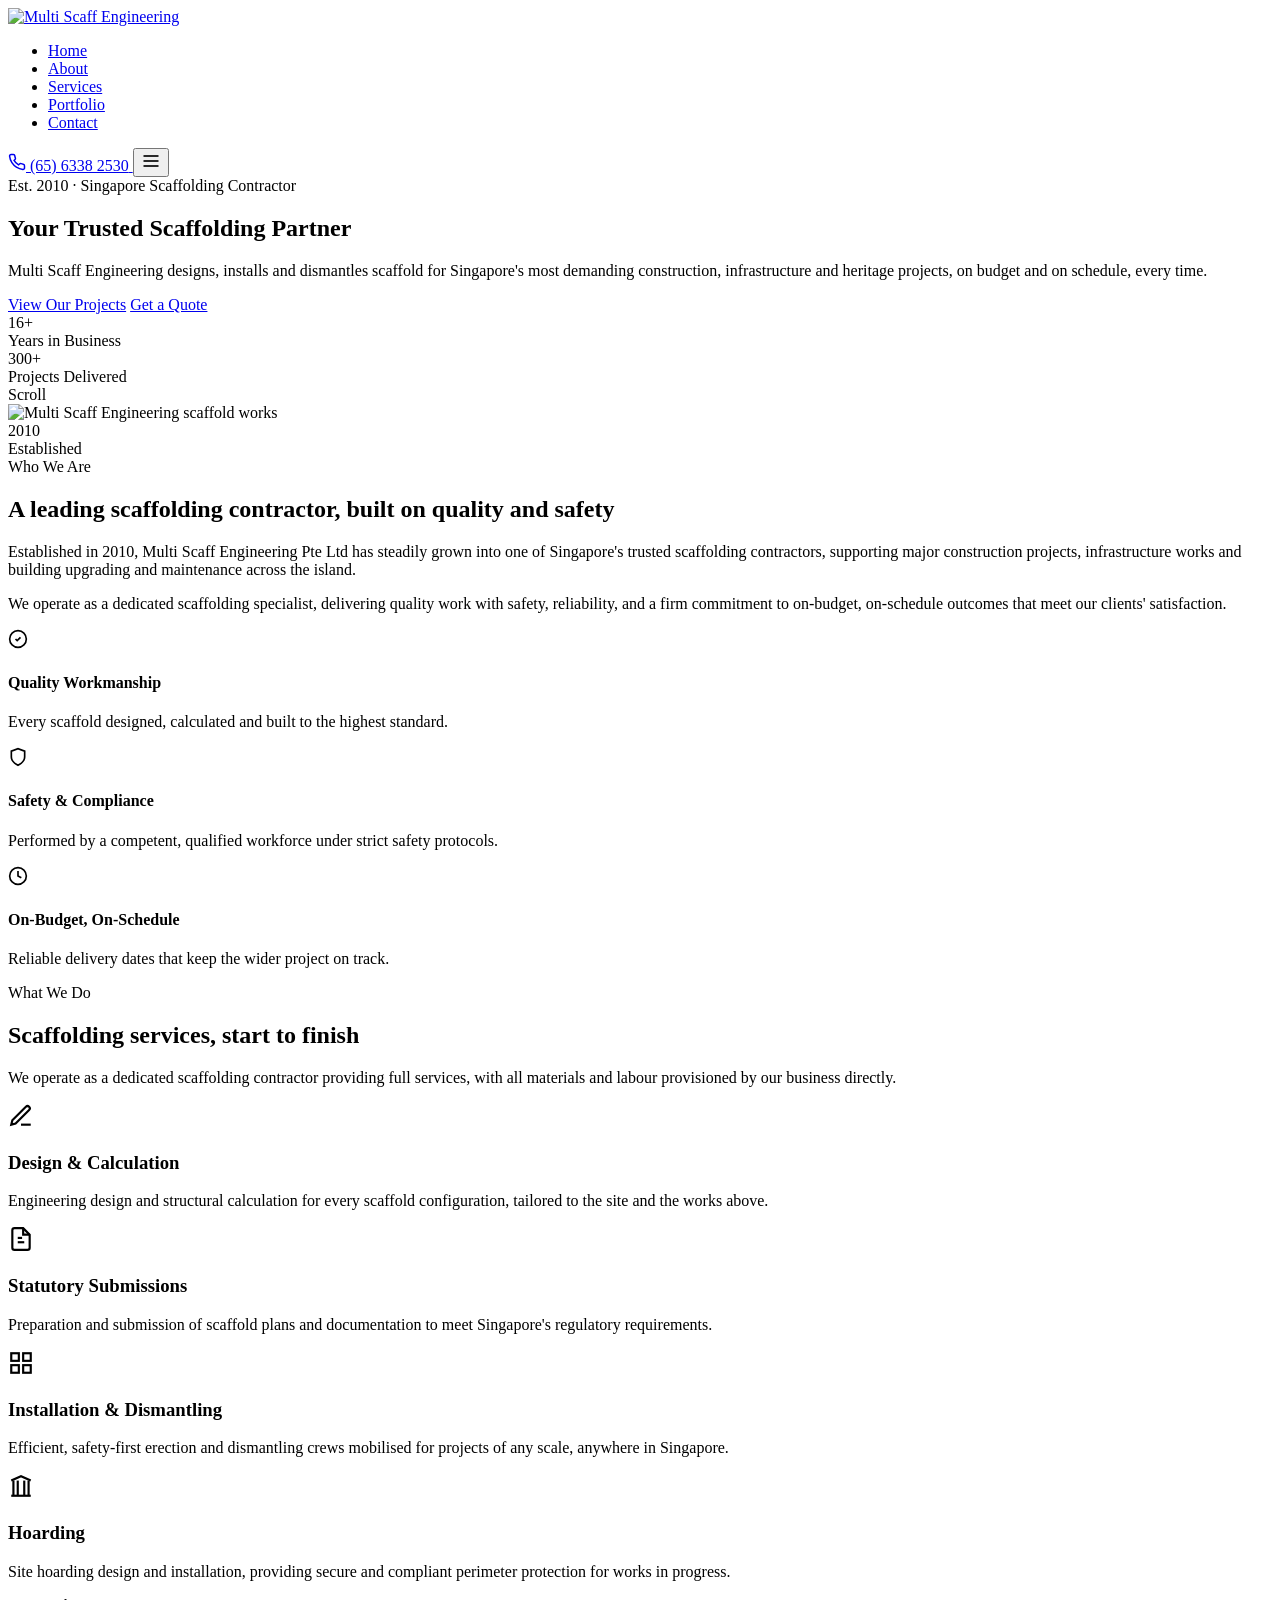
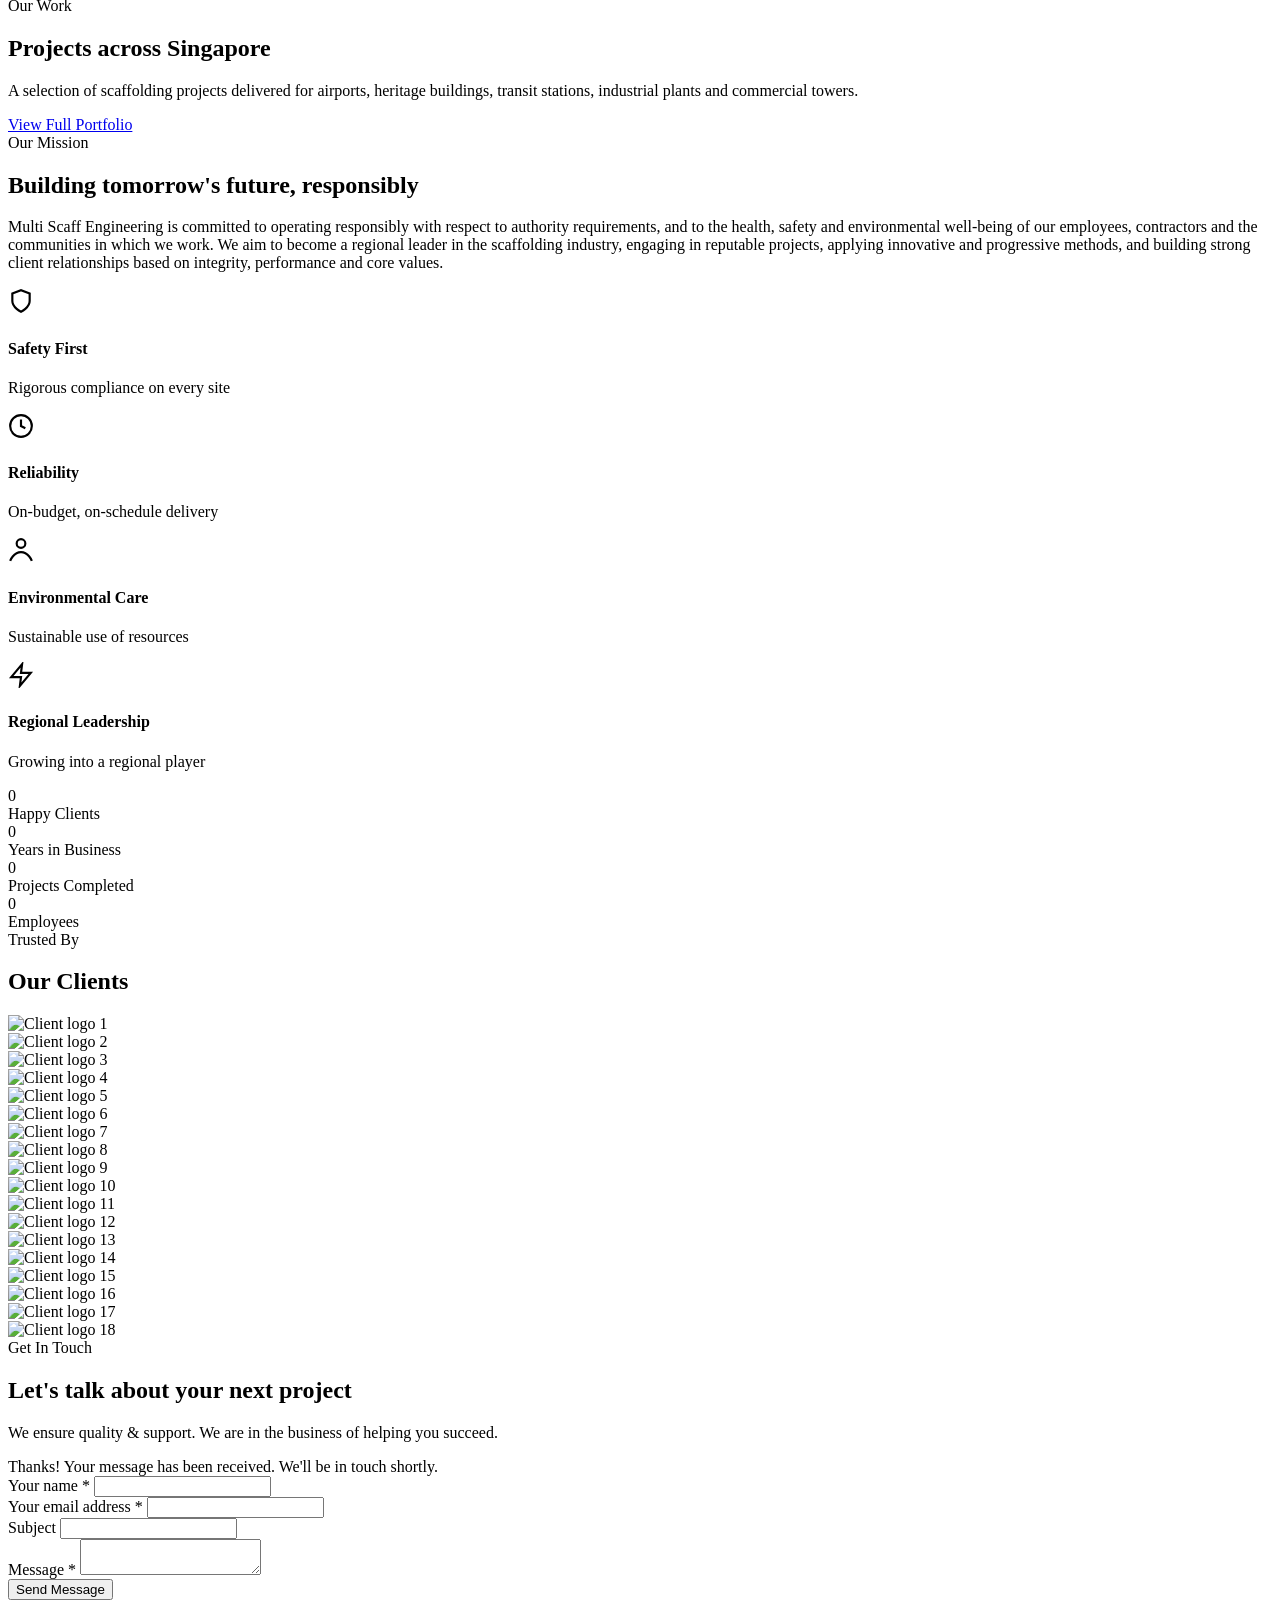
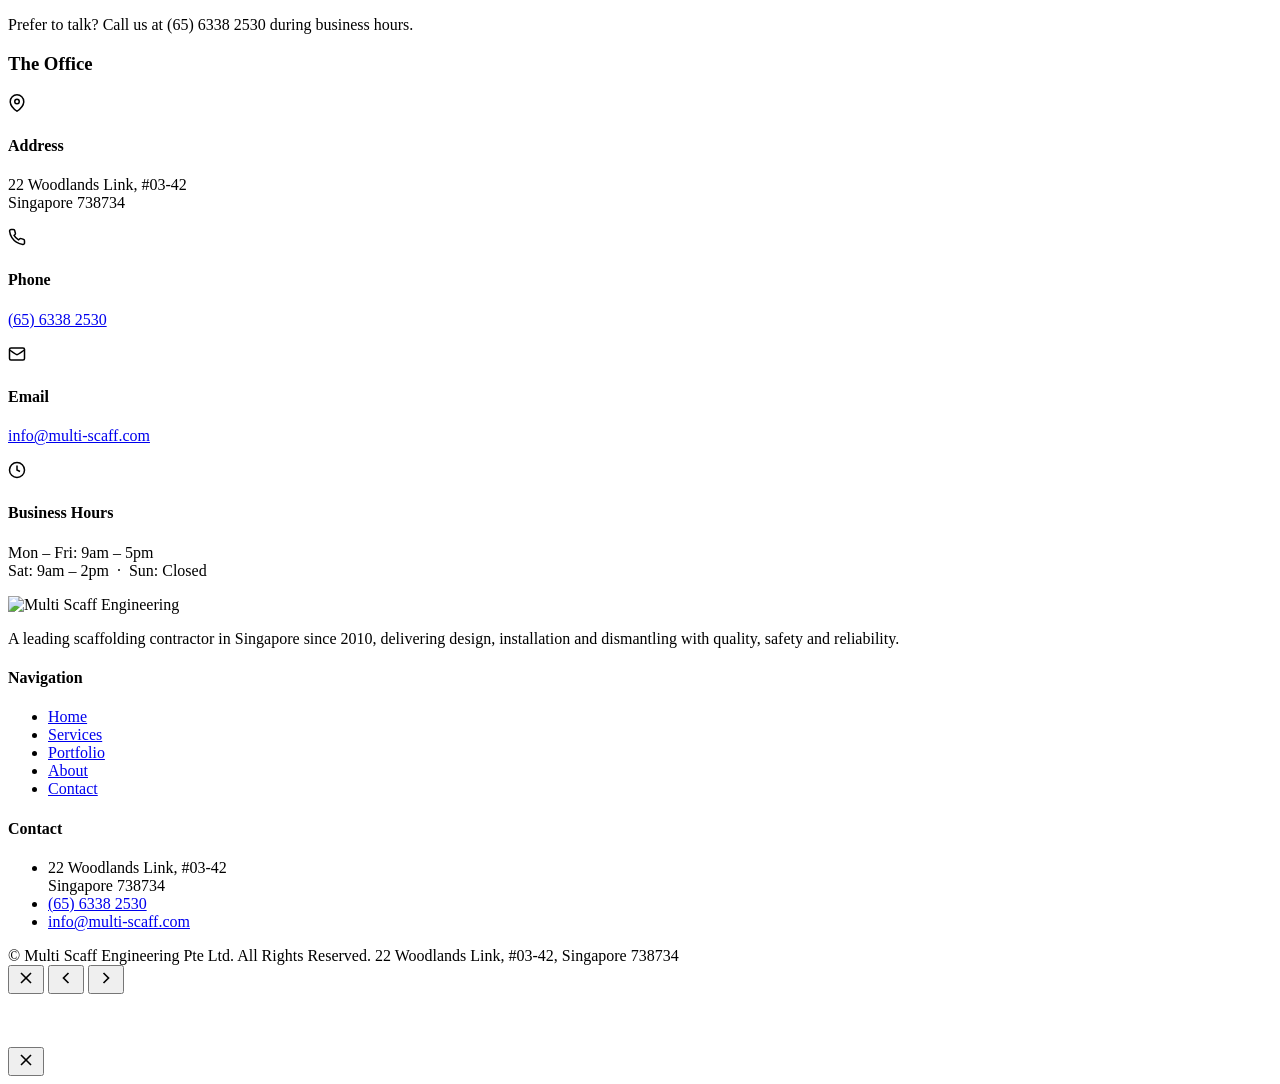
==== index.html @ f4dcb946 "Add files via upload" ====
<!DOCTYPE html>
<html lang="en">
<head>
<meta charset="UTF-8">
<meta name="viewport" content="width=device-width, initial-scale=1.0">
<title>Multi Scaff Engineering | Your Trusted Scaffolding Partner in Singapore</title>
<meta name="description" content="Multi Scaff Engineering Pte Ltd is a leading scaffolding contractor in Singapore since 2010. Design, calculation, submissions, installation and dismantling, with materials and labour provided in-house.">
<link rel="icon" href="assets/logo.png">
<link rel="preconnect" href="https://fonts.googleapis.com">
<link href="https://fonts.googleapis.com/css2?family=Inter:wght@400;500;600;700&family=Poppins:wght@600;700&display=swap" rel="stylesheet">
<link rel="stylesheet" href="css/style.css">
</head>
<body class="home-hero">

<header class="site-header">
  <div class="container">
    <a href="index.html" class="brand">
      <img src="assets/logo.png" alt="Multi Scaff Engineering">
    </a>
    <nav class="main-nav">
      <ul>
        <li><a href="index.html#home" class="active">Home</a></li>
        <li><a href="index.html#about">About</a></li>
        <li><a href="index.html#services">Services</a></li>
        <li><a href="portfolio.html">Portfolio</a></li>
        <li><a href="index.html#contact">Contact</a></li>
      </ul>
    </nav>
    <div class="header-right">
      <a href="tel:+6563382530" class="header-phone desktop-only">
        <svg width="18" height="18" viewBox="0 0 24 24" fill="none" stroke="currentColor" stroke-width="2"><path d="M22 16.92v3a2 2 0 0 1-2.18 2 19.79 19.79 0 0 1-8.63-3.07 19.5 19.5 0 0 1-6-6 19.79 19.79 0 0 1-3.07-8.67A2 2 0 0 1 4.11 2h3a2 2 0 0 1 2 1.72c.127.96.361 1.903.7 2.81a2 2 0 0 1-.45 2.11L8.09 9.91a16 16 0 0 0 6 6l1.27-1.27a2 2 0 0 1 2.11-.45c.907.339 1.85.573 2.81.7A2 2 0 0 1 22 16.92z"/></svg>
        <span>(65) 6338 2530</span>
      </a>
      <button class="nav-toggle" aria-label="Toggle menu">
        <svg class="nav-toggle-icon" width="20" height="20" viewBox="0 0 24 24" fill="none" stroke="currentColor" stroke-width="2"><line x1="3" y1="12" x2="21" y2="12"/><line x1="3" y1="6" x2="21" y2="6"/><line x1="3" y1="18" x2="21" y2="18"/></svg>
      </button>
    </div>
  </div>
</header>

<!-- ============ HERO ============ -->
<section class="hero" id="home" style="background-image:url('assets/hero/hero-1.jpg')">
  <div class="container">
    <div class="hero-tag">Est. 2010 · Singapore Scaffolding Contractor</div>
    <h1>Your Trusted <span>Scaffolding</span> Partner</h1>
    <p class="lead">Multi Scaff Engineering designs, installs and dismantles scaffold for Singapore's most demanding construction, infrastructure and heritage projects, on budget and on schedule, every time.</p>
    <div class="hero-actions">
      <a href="portfolio.html" class="btn btn-primary">View Our Projects</a>
      <a href="#contact" class="btn btn-outline">Get a Quote</a>
    </div>
    <div class="hero-stats">
      <div><div class="num">16+</div><div class="lbl">Years in Business</div></div>
      <div><div class="num">300+</div><div class="lbl">Projects Delivered</div></div>
    </div>
  </div>
  <div class="scroll-cue"><span>Scroll</span><span class="line"></span></div>
</section>

<!-- ============ WHO WE ARE ============ -->
<section id="about">
  <div class="container">
    <div class="about-grid">
      <div class="about-media reveal">
        <img src="assets/portfolio/national-art-gallery/1_thumb.jpg" alt="Multi Scaff Engineering scaffold works">
        <div class="about-badge">
          <div class="num">2010</div>
          <div class="lbl">Established</div>
        </div>
      </div>
      <div class="reveal">
        <span class="eyebrow">Who We Are</span>
        <h2>A leading scaffolding contractor, built on quality and safety</h2>
        <p>Established in 2010, Multi Scaff Engineering Pte Ltd has steadily grown into one of Singapore's trusted scaffolding contractors, supporting major construction projects, infrastructure works and building upgrading and maintenance across the island.</p>
        <p>We operate as a dedicated scaffolding specialist, delivering quality work with safety, reliability, and a firm commitment to on-budget, on-schedule outcomes that meet our clients' satisfaction.</p>
        <div class="about-points">
          <div class="about-point">
            <div class="ico"><svg width="20" height="20" viewBox="0 0 24 24" fill="none" stroke="currentColor" stroke-width="2"><path d="M9 12l2 2 4-4"/><circle cx="12" cy="12" r="10"/></svg></div>
            <div><h4>Quality Workmanship</h4><p>Every scaffold designed, calculated and built to the highest standard.</p></div>
          </div>
          <div class="about-point">
            <div class="ico"><svg width="20" height="20" viewBox="0 0 24 24" fill="none" stroke="currentColor" stroke-width="2"><path d="M12 22s8-4 8-10V5l-8-3-8 3v7c0 6 8 10 8 10z"/></svg></div>
            <div><h4>Safety &amp; Compliance</h4><p>Performed by a competent, qualified workforce under strict safety protocols.</p></div>
          </div>
          <div class="about-point">
            <div class="ico"><svg width="20" height="20" viewBox="0 0 24 24" fill="none" stroke="currentColor" stroke-width="2"><circle cx="12" cy="12" r="10"/><polyline points="12 6 12 12 16 14"/></svg></div>
            <div><h4>On-Budget, On-Schedule</h4><p>Reliable delivery dates that keep the wider project on track.</p></div>
          </div>
        </div>
      </div>
    </div>
  </div>
</section>

<!-- ============ SERVICES ============ -->
<section id="services" class="bg-soft">
  <div class="container">
    <div class="section-head center reveal">
      <span class="eyebrow">What We Do</span>
      <h2>Scaffolding services, start to finish</h2>
      <p>We operate as a dedicated scaffolding contractor providing full services, with all materials and labour provisioned by our business directly.</p>
    </div>
    <div class="services-grid">
      <div class="service-card reveal">
        <div class="ico"><svg width="26" height="26" viewBox="0 0 24 24" fill="none" stroke="currentColor" stroke-width="2"><path d="M12 20h9"/><path d="M16.5 3.5a2.12 2.12 0 0 1 3 3L7 19l-4 1 1-4L16.5 3.5z"/></svg></div>
        <h3>Design &amp; Calculation</h3>
        <p>Engineering design and structural calculation for every scaffold configuration, tailored to the site and the works above.</p>
      </div>
      <div class="service-card reveal">
        <div class="ico"><svg width="26" height="26" viewBox="0 0 24 24" fill="none" stroke="currentColor" stroke-width="2"><path d="M14 2H6a2 2 0 0 0-2 2v16a2 2 0 0 0 2 2h12a2 2 0 0 0 2-2V8z"/><polyline points="14 2 14 8 20 8"/><line x1="9" y1="15" x2="15" y2="15"/><line x1="9" y1="11" x2="13" y2="11"/></svg></div>
        <h3>Statutory Submissions</h3>
        <p>Preparation and submission of scaffold plans and documentation to meet Singapore's regulatory requirements.</p>
      </div>
      <div class="service-card reveal">
        <div class="ico"><svg width="26" height="26" viewBox="0 0 24 24" fill="none" stroke="currentColor" stroke-width="2"><rect x="3" y="3" width="7" height="7"/><rect x="14" y="3" width="7" height="7"/><rect x="14" y="14" width="7" height="7"/><rect x="3" y="14" width="7" height="7"/></svg></div>
        <h3>Installation &amp; Dismantling</h3>
        <p>Efficient, safety-first erection and dismantling crews mobilised for projects of any scale, anywhere in Singapore.</p>
      </div>
      <div class="service-card reveal">
        <div class="ico"><svg width="26" height="26" viewBox="0 0 24 24" fill="none" stroke="currentColor" stroke-width="2"><line x1="3" y1="21" x2="21" y2="21"/><line x1="5" y1="21" x2="5" y2="7"/><line x1="9" y1="21" x2="9" y2="7"/><line x1="15" y1="21" x2="15" y2="7"/><line x1="19" y1="21" x2="19" y2="7"/><polyline points="3 7 12 3 21 7"/></svg></div>
        <h3>Hoarding</h3>
        <p>Site hoarding design and installation, providing secure and compliant perimeter protection for works in progress.</p>
      </div>
    </div>
  </div>
</section>

<!-- ============ PORTFOLIO PREVIEW ============ -->
<section id="portfolio">
  <div class="container">
    <div class="section-head center reveal">
      <span class="eyebrow">Our Work</span>
      <h2>Projects across Singapore</h2>
      <p>A selection of scaffolding projects delivered for airports, heritage buildings, transit stations, industrial plants and commercial towers.</p>
    </div>
    <div class="portfolio-grid compact" id="featured-projects"></div>
    <div class="portfolio-cta reveal">
      <a href="portfolio.html" class="btn btn-dark-outline">View Full Portfolio</a>
    </div>
  </div>
</section>

<!-- ============ MISSION ============ -->
<section class="mission" style="background-image:url('assets/hero/hero-2.jpg')">
  <div class="container">
    <span class="eyebrow">Our Mission</span>
    <h2 class="reveal">Building tomorrow's future, responsibly</h2>
    <p class="reveal">Multi Scaff Engineering is committed to operating responsibly with respect to authority requirements, and to the health, safety and environmental well-being of our employees, contractors and the communities in which we work. We aim to become a regional leader in the scaffolding industry, engaging in reputable projects, applying innovative and progressive methods, and building strong client relationships based on integrity, performance and core values.</p>
    <div class="mission-pillars">
      <div class="reveal">
        <div class="ico"><svg width="26" height="26" viewBox="0 0 24 24" fill="none" stroke="currentColor" stroke-width="2"><path d="M12 22s8-4 8-10V5l-8-3-8 3v7c0 6 8 10 8 10z"/></svg></div>
        <h4>Safety First</h4>
        <p>Rigorous compliance on every site</p>
      </div>
      <div class="reveal">
        <div class="ico"><svg width="26" height="26" viewBox="0 0 24 24" fill="none" stroke="currentColor" stroke-width="2"><circle cx="12" cy="12" r="10"/><path d="M12 6v6l4 2"/></svg></div>
        <h4>Reliability</h4>
        <p>On-budget, on-schedule delivery</p>
      </div>
      <div class="reveal">
        <div class="ico"><svg width="26" height="26" viewBox="0 0 24 24" fill="none" stroke="currentColor" stroke-width="2"><path d="M2 22s3-8 10-8 10 8 10 8"/><circle cx="12" cy="6" r="4"/></svg></div>
        <h4>Environmental Care</h4>
        <p>Sustainable use of resources</p>
      </div>
      <div class="reveal">
        <div class="ico"><svg width="26" height="26" viewBox="0 0 24 24" fill="none" stroke="currentColor" stroke-width="2"><path d="M13 2 3 14h9l-1 8 10-12h-9l1-8z"/></svg></div>
        <h4>Regional Leadership</h4>
        <p>Growing into a regional player</p>
      </div>
    </div>
  </div>
</section>

<!-- ============ STATS ============ -->
<section>
  <div class="container">
    <div class="stats-strip">
      <div class="stat-box reveal"><div class="num"><span data-count="60" data-suffix="+">0</span></div><div class="lbl">Happy Clients</div></div>
      <div class="stat-box reveal"><div class="num"><span data-count="16" data-suffix="+">0</span></div><div class="lbl">Years in Business</div></div>
      <div class="stat-box reveal"><div class="num"><span data-count="300" data-suffix="+">0</span></div><div class="lbl">Projects Completed</div></div>
      <div class="stat-box reveal"><div class="num"><span data-count="80" data-suffix="+">0</span></div><div class="lbl">Employees</div></div>
    </div>
  </div>
</section>

<!-- ============ CLIENTS ============ -->
<section class="bg-soft">
  <div class="container">
    <div class="section-head center reveal">
      <span class="eyebrow">Trusted By</span>
      <h2>Our Clients</h2>
    </div>
    <div class="clients-strip reveal" id="clients-strip"></div>
  </div>
</section>

<!-- ============ CONTACT ============ -->
<section id="contact">
  <div class="container">
    <div class="section-head center reveal">
      <span class="eyebrow">Get In Touch</span>
      <h2>Let's talk about your next project</h2>
      <p>We ensure quality &amp; support. We are in the business of helping you succeed.</p>
    </div>
    <div class="contact-grid">
      <form class="contact-form reveal" id="contact-form">
        <div class="form-success">Thanks! Your message has been received. We'll be in touch shortly.</div>
        <div class="form-row">
          <div class="form-field">
            <label for="name">Your name *</label>
            <input type="text" id="name" name="name" required>
          </div>
          <div class="form-field">
            <label for="email">Your email address *</label>
            <input type="email" id="email" name="email" required>
          </div>
        </div>
        <div class="form-field">
          <label for="subject">Subject</label>
          <input type="text" id="subject" name="subject">
        </div>
        <div class="form-field">
          <label for="message">Message *</label>
          <textarea id="message" name="message" required></textarea>
        </div>
        <div>
          <button type="submit" class="btn btn-primary">Send Message</button>
        </div>
        <p class="form-note">Prefer to talk? Call us at (65) 6338 2530 during business hours.</p>
      </form>
      <div class="reveal">
        <div class="info-card">
          <h3>The Office</h3>
          <div class="info-block">
            <div class="ico"><svg width="18" height="18" viewBox="0 0 24 24" fill="none" stroke="currentColor" stroke-width="2"><path d="M21 10c0 7-9 13-9 13s-9-6-9-13a9 9 0 0 1 18 0z"/><circle cx="12" cy="10" r="3"/></svg></div>
            <div><h4>Address</h4><p>22 Woodlands Link, #03-42<br>Singapore 738734</p></div>
          </div>
          <div class="info-block">
            <div class="ico"><svg width="18" height="18" viewBox="0 0 24 24" fill="none" stroke="currentColor" stroke-width="2"><path d="M22 16.92v3a2 2 0 0 1-2.18 2 19.79 19.79 0 0 1-8.63-3.07 19.5 19.5 0 0 1-6-6 19.79 19.79 0 0 1-3.07-8.67A2 2 0 0 1 4.11 2h3a2 2 0 0 1 2 1.72c.127.96.361 1.903.7 2.81a2 2 0 0 1-.45 2.11L8.09 9.91a16 16 0 0 0 6 6l1.27-1.27a2 2 0 0 1 2.11-.45c.907.339 1.85.573 2.81.7A2 2 0 0 1 22 16.92z"/></svg></div>
            <div><h4>Phone</h4><p><a href="tel:+6563382530">(65) 6338 2530</a></p></div>
          </div>
          <div class="info-block">
            <div class="ico"><svg width="18" height="18" viewBox="0 0 24 24" fill="none" stroke="currentColor" stroke-width="2"><path d="M4 4h16v16H4z" opacity="0"/><path d="M22 6c0 1-9 7-10 7S2 7 2 6"/><rect x="2" y="4" width="20" height="16" rx="2"/></svg></div>
            <div><h4>Email</h4><p><a href="mailto:info@multi-scaff.com">info@multi-scaff.com</a></p></div>
          </div>
          <div class="info-block">
            <div class="ico"><svg width="18" height="18" viewBox="0 0 24 24" fill="none" stroke="currentColor" stroke-width="2"><circle cx="12" cy="12" r="10"/><path d="M12 6v6l4 2"/></svg></div>
            <div><h4>Business Hours</h4><p>Mon – Fri: 9am – 5pm<br>Sat: 9am – 2pm &nbsp;·&nbsp; Sun: Closed</p></div>
          </div>
        </div>
      </div>
    </div>
  </div>
</section>

<footer class="site-footer">
  <div class="container">
    <div class="footer-grid">
      <div class="footer-brand">
        <img src="assets/logo.png" alt="Multi Scaff Engineering">
        <p>A leading scaffolding contractor in Singapore since 2010, delivering design, installation and dismantling with quality, safety and reliability.</p>
      </div>
      <div class="footer-col">
        <h4>Navigation</h4>
        <ul>
          <li><a href="index.html#home">Home</a></li>
          <li><a href="index.html#services">Services</a></li>
          <li><a href="portfolio.html">Portfolio</a></li>
          <li><a href="index.html#about">About</a></li>
          <li><a href="index.html#contact">Contact</a></li>
        </ul>
      </div>
      <div class="footer-col">
        <h4>Contact</h4>
        <ul>
          <li>22 Woodlands Link, #03-42<br>Singapore 738734</li>
          <li><a href="tel:+6563382530">(65) 6338 2530</a></li>
          <li><a href="mailto:info@multi-scaff.com">info@multi-scaff.com</a></li>
        </ul>
      </div>
    </div>
    <div class="footer-bottom">
      <span>© <span id="year"></span> Multi Scaff Engineering Pte Ltd. All Rights Reserved.</span>
      <span>22 Woodlands Link, #03-42, Singapore 738734</span>
    </div>
  </div>
</footer>

<!-- Lightbox -->
<div class="lightbox">
  <button class="lb-close" aria-label="Close">
    <svg width="20" height="20" viewBox="0 0 24 24" fill="none" stroke="currentColor" stroke-width="2"><line x1="18" y1="6" x2="6" y2="18"/><line x1="6" y1="6" x2="18" y2="18"/></svg>
  </button>
  <button class="lb-prev" aria-label="Previous">
    <svg width="20" height="20" viewBox="0 0 24 24" fill="none" stroke="currentColor" stroke-width="2"><polyline points="15 18 9 12 15 6"/></svg>
  </button>
  <button class="lb-next" aria-label="Next">
    <svg width="20" height="20" viewBox="0 0 24 24" fill="none" stroke="currentColor" stroke-width="2"><polyline points="9 18 15 12 9 6"/></svg>
  </button>
  <figure>
    <img src="" alt="">
    <figcaption><span class="lb-title"></span><span class="lb-count"></span></figcaption>
  </figure>
</div>

<!-- Gallery grid modal (large photo sets) -->
<div class="gallery-modal">
  <div class="gallery-modal-header">
    <div>
      <h3 class="gm-title"></h3>
      <span class="gm-loc"></span>
    </div>
    <span class="gm-count"></span>
    <button class="gm-close" aria-label="Close">
      <svg width="20" height="20" viewBox="0 0 24 24" fill="none" stroke="currentColor" stroke-width="2"><line x1="18" y1="6" x2="6" y2="18"/><line x1="6" y1="6" x2="18" y2="18"/></svg>
    </button>
  </div>
  <div class="gallery-modal-grid"></div>
</div>

<script src="js/projects.js"></script>
<script src="js/main.js"></script>
<script>
  document.getElementById('clients-strip').innerHTML =
    Array.from({length: 18}, (_, i) => i + 1)
      .map(n => `<div class="client-logo"><img src="assets/clients/client_${n}.png" alt="Client logo ${n}"></div>`)
      .join('');
</script>
</body>
</html>
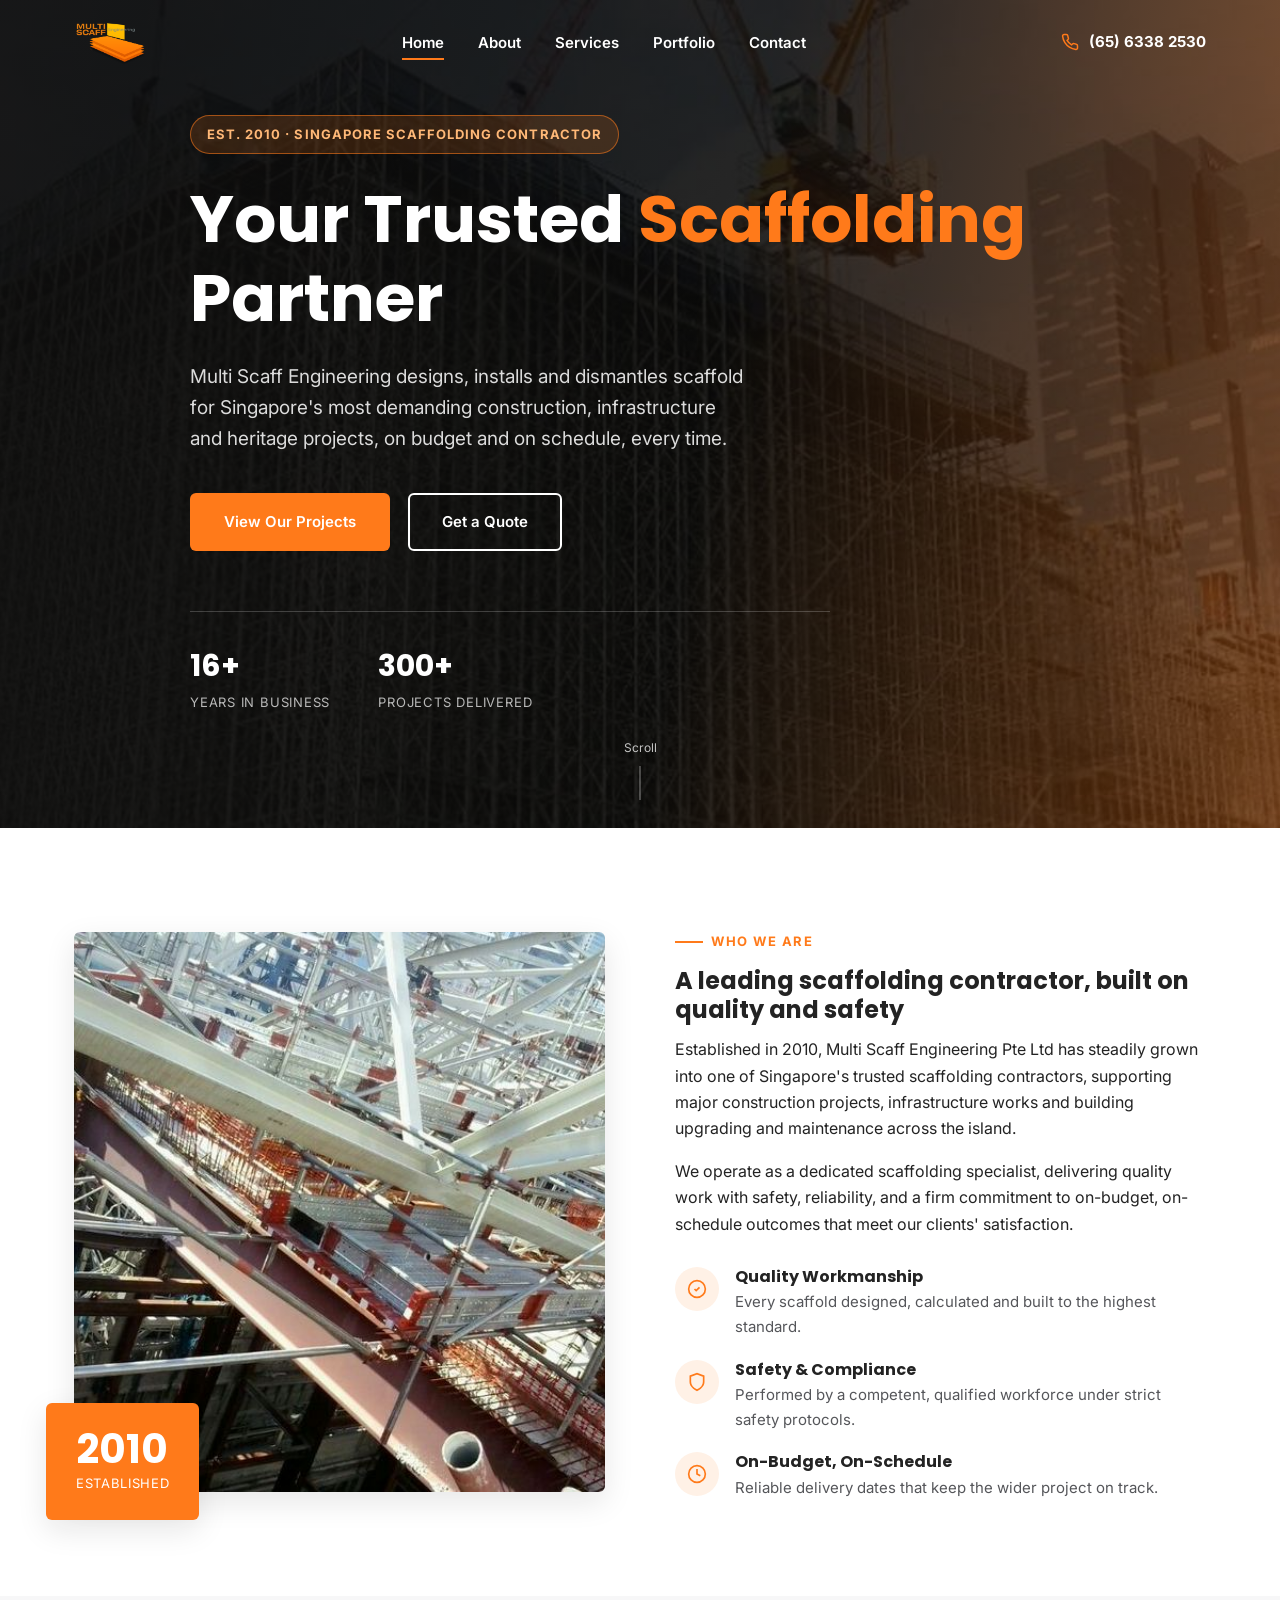
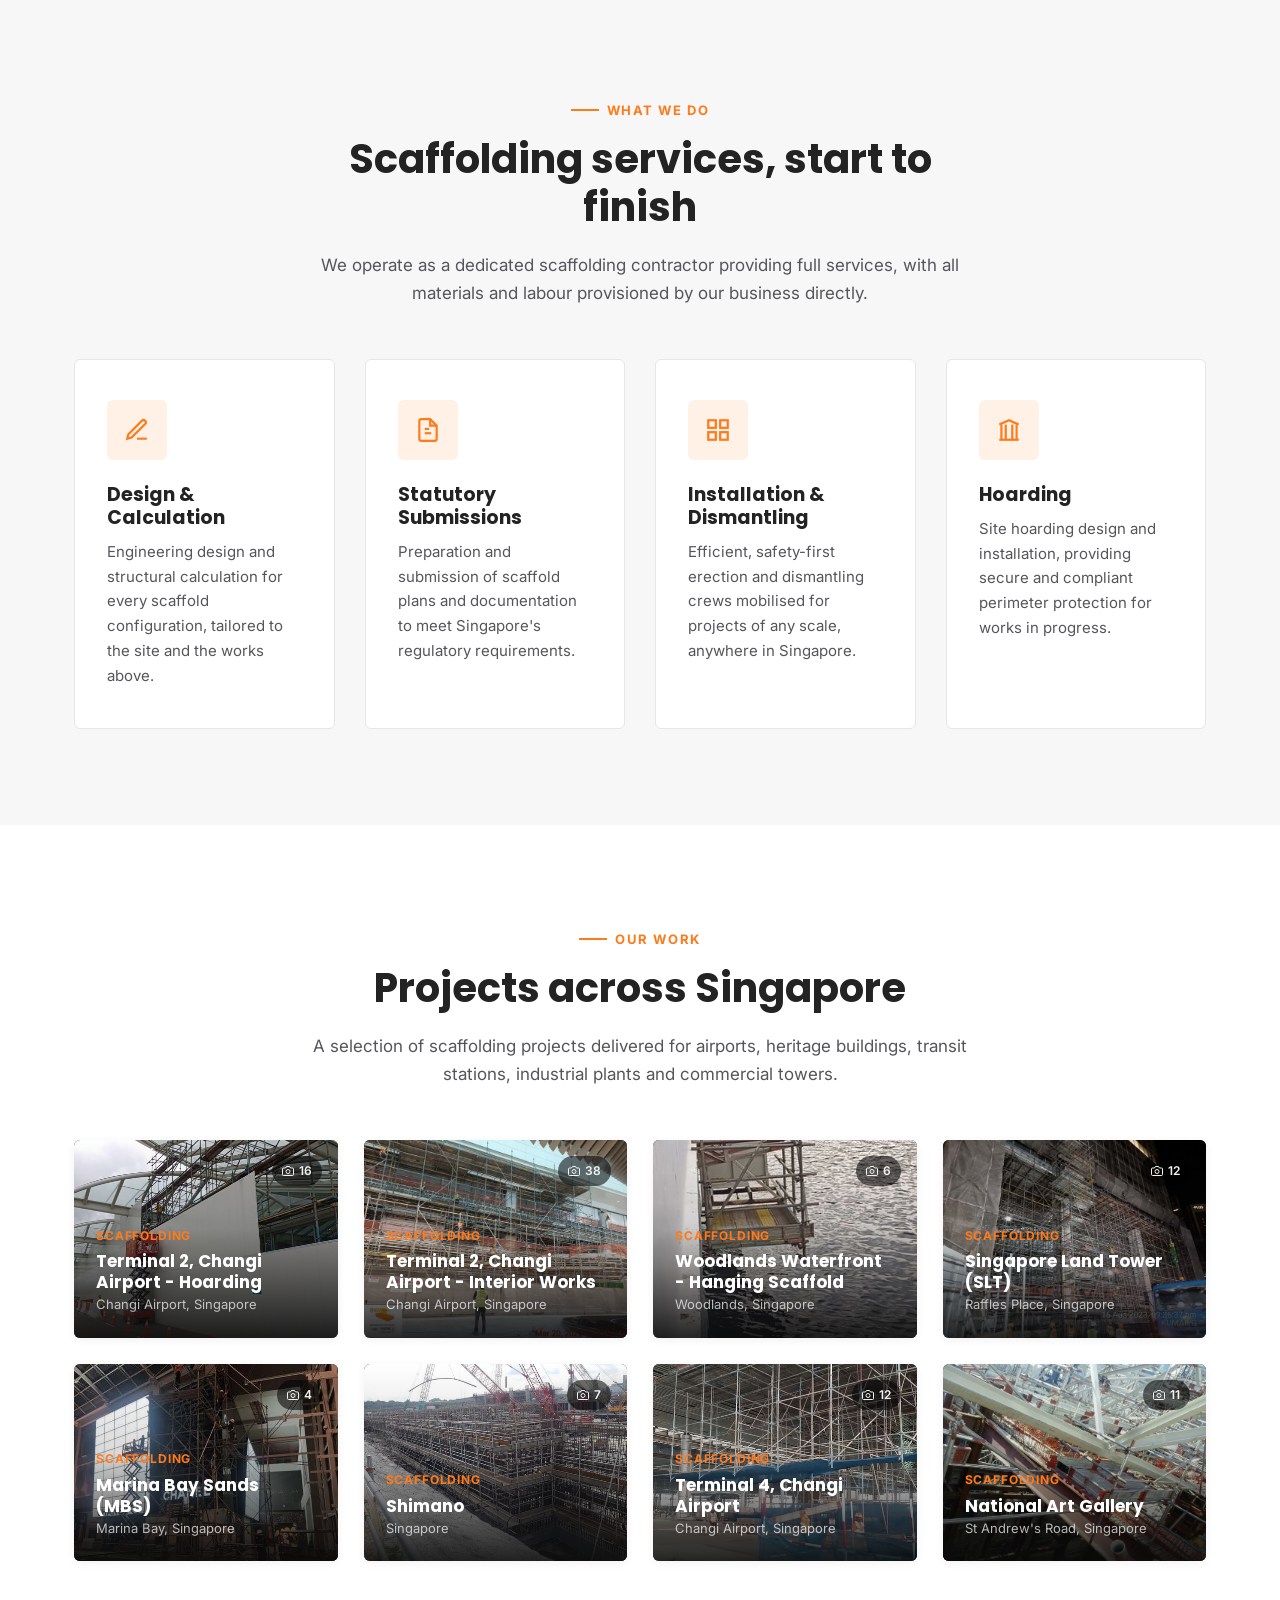
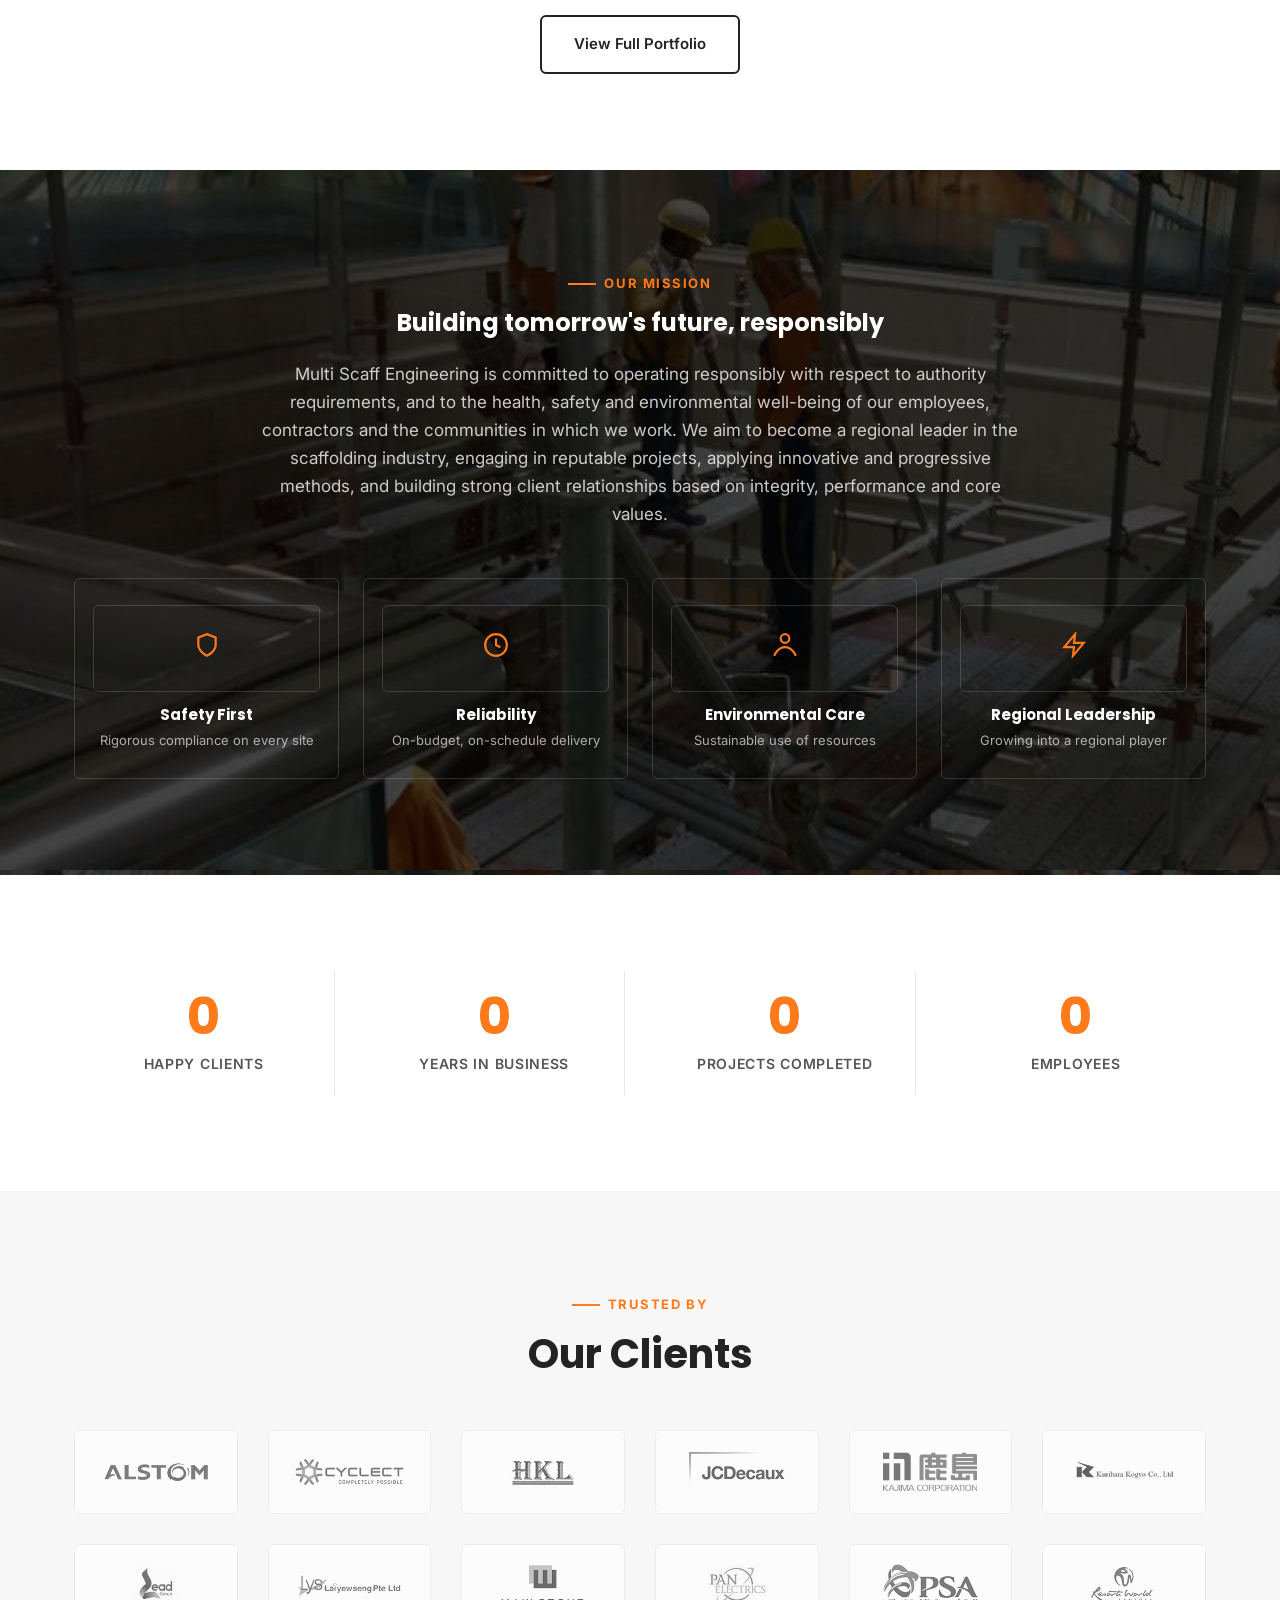
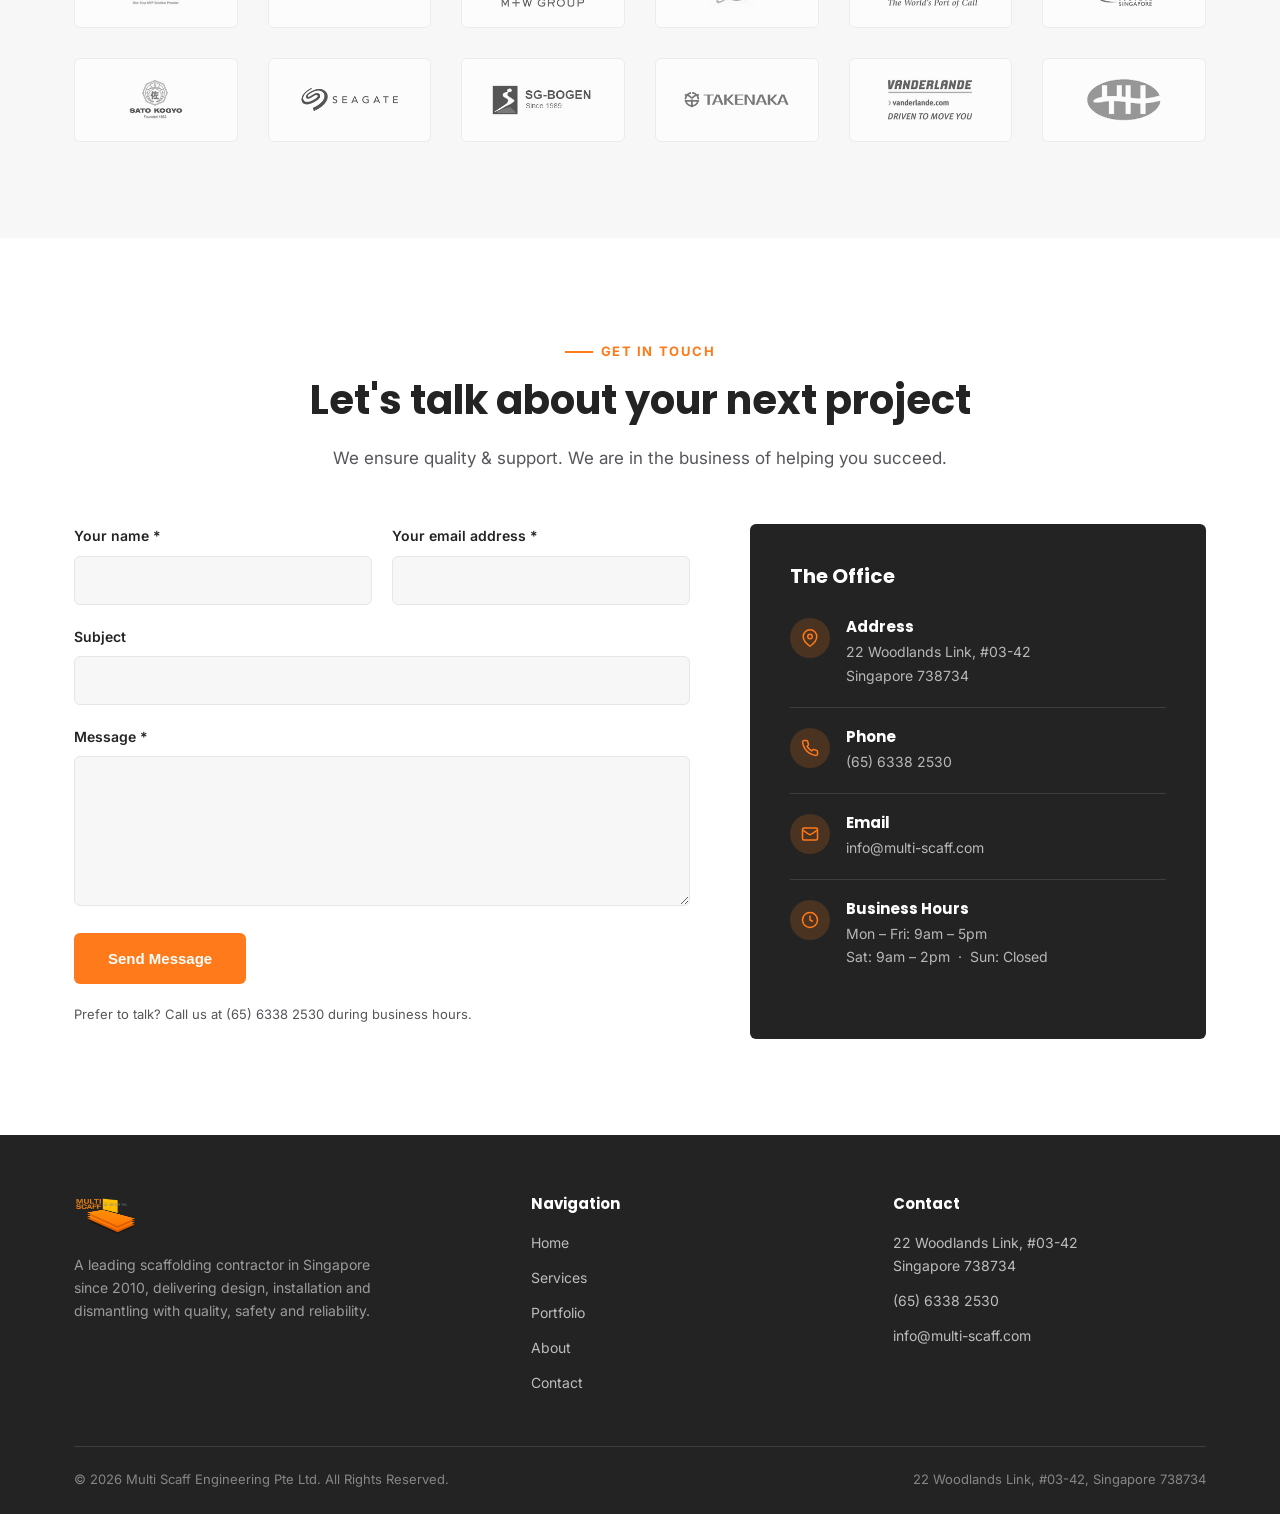
==== commit 967da045: "Add SEO metadata and fix mobile menu backdrop - Add robots.txt and sitemap.xml - Add Open Graph, Twi" ====
--- a/index.html
+++ b/index.html
@@ -5,10 +5,70 @@
 <meta name="viewport" content="width=device-width, initial-scale=1.0">
 <title>Multi Scaff Engineering | Your Trusted Scaffolding Partner in Singapore</title>
 <meta name="description" content="Multi Scaff Engineering Pte Ltd is a leading scaffolding contractor in Singapore since 2010. Design, calculation, submissions, installation and dismantling, with materials and labour provided in-house.">
+<link rel="canonical" href="https://multi-scaff.com/">
 <link rel="icon" href="assets/logo.png">
+
+<!-- Open Graph / social share preview -->
+<meta property="og:type" content="website">
+<meta property="og:site_name" content="Multi Scaff Engineering">
+<meta property="og:title" content="Multi Scaff Engineering | Your Trusted Scaffolding Partner in Singapore">
+<meta property="og:description" content="A leading scaffolding contractor in Singapore since 2010. Design, calculation, submissions, installation and dismantling, with materials and labour provided in-house.">
+<meta property="og:url" content="https://multi-scaff.com/">
+<meta property="og:image" content="https://multi-scaff.com/assets/hero/hero-1.jpg">
+<meta property="og:locale" content="en_SG">
+
+<!-- Twitter Card -->
+<meta name="twitter:card" content="summary_large_image">
+<meta name="twitter:title" content="Multi Scaff Engineering | Your Trusted Scaffolding Partner in Singapore">
+<meta name="twitter:description" content="A leading scaffolding contractor in Singapore since 2010. Design, calculation, submissions, installation and dismantling, with materials and labour provided in-house.">
+<meta name="twitter:image" content="https://multi-scaff.com/assets/hero/hero-1.jpg">
+
 <link rel="preconnect" href="https://fonts.googleapis.com">
 <link href="https://fonts.googleapis.com/css2?family=Inter:wght@400;500;600;700&family=Poppins:wght@600;700&display=swap" rel="stylesheet">
 <link rel="stylesheet" href="css/style.css">
+
+<!-- Structured data: LocalBusiness -->
+<script type="application/ld+json">
+{
+  "@context": "https://schema.org",
+  "@type": "GeneralContractor",
+  "name": "Multi Scaff Engineering Pte Ltd",
+  "alternateName": "Multi Scaff Engineering",
+  "url": "https://multi-scaff.com/",
+  "logo": "https://multi-scaff.com/assets/logo.png",
+  "image": "https://multi-scaff.com/assets/hero/hero-1.jpg",
+  "description": "A leading scaffolding contractor in Singapore since 2010, providing design, calculation, submissions, installation and dismantling, with materials and labour provided in-house.",
+  "telephone": "+65-6338-2530",
+  "email": "info@multi-scaff.com",
+  "foundingDate": "2010",
+  "address": {
+    "@type": "PostalAddress",
+    "streetAddress": "22 Woodlands Link, #03-42",
+    "addressLocality": "Singapore",
+    "postalCode": "738734",
+    "addressCountry": "SG"
+  },
+  "areaServed": {
+    "@type": "Country",
+    "name": "Singapore"
+  },
+  "openingHoursSpecification": [
+    {
+      "@type": "OpeningHoursSpecification",
+      "dayOfWeek": ["Monday","Tuesday","Wednesday","Thursday","Friday"],
+      "opens": "09:00",
+      "closes": "17:00"
+    },
+    {
+      "@type": "OpeningHoursSpecification",
+      "dayOfWeek": ["Saturday"],
+      "opens": "09:00",
+      "closes": "14:00"
+    }
+  ],
+  "sameAs": []
+}
+</script>
 </head>
 <body class="home-hero">
 
--- a/css/style.css
+++ b/css/style.css
@@ -0,0 +1,548 @@
+/* ==========================================================================
+   Multi Scaff Engineering - Design System
+   ========================================================================== */
+
+:root {
+  --orange: #FF7A1A;
+  --orange-dark: #E0660A;
+  --orange-light: #FFF1E6;
+  --charcoal: #232323;
+  --charcoal-soft: #55565A;
+  --grey-bg: #F7F7F8;
+  --grey-border: #E7E6E4;
+  --white: #FFFFFF;
+  --radius: 6px;
+  --shadow-sm: 0 2px 10px rgba(20,20,20,0.06);
+  --shadow-md: 0 10px 30px rgba(20,20,20,0.10);
+  --shadow-lg: 0 20px 50px rgba(20,20,20,0.18);
+  --container: 1180px;
+  --header-h: 84px;
+  --font: 'Inter', -apple-system, BlinkMacSystemFont, 'Segoe UI', Arial, sans-serif;
+  --font-head: 'Poppins', var(--font);
+}
+
+* { box-sizing: border-box; }
+html { scroll-behavior: smooth; }
+body {
+  margin: 0;
+  font-family: var(--font);
+  color: var(--charcoal);
+  background: var(--white);
+  line-height: 1.65;
+  -webkit-font-smoothing: antialiased;
+}
+img { max-width: 100%; display: block; }
+a { color: inherit; text-decoration: none; }
+ul { margin: 0; padding: 0; list-style: none; }
+h1, h2, h3, h4 {
+  font-family: var(--font-head);
+  font-weight: 700;
+  line-height: 1.2;
+  margin: 0 0 .5em;
+  color: var(--charcoal);
+}
+p { margin: 0 0 1em; }
+.container {
+  max-width: var(--container);
+  margin: 0 auto;
+  padding: 0 24px;
+}
+section { padding: 96px 0; }
+@media (max-width: 768px) {
+  section { padding: 64px 0; }
+}
+
+/* ---------- Utility ---------- */
+.eyebrow {
+  display: inline-flex;
+  align-items: center;
+  gap: 8px;
+  color: var(--orange);
+  font-weight: 700;
+  letter-spacing: .12em;
+  text-transform: uppercase;
+  font-size: 13px;
+  margin-bottom: 14px;
+}
+.eyebrow::before {
+  content: "";
+  width: 28px;
+  height: 2px;
+  background: var(--orange);
+  display: inline-block;
+}
+.section-head { max-width: 640px; margin-bottom: 52px; }
+.section-head.center { max-width: 680px; margin-left: auto; margin-right: auto; text-align: center; }
+.section-head h2 { font-size: clamp(28px, 3.4vw, 40px); }
+.section-head p { color: var(--charcoal-soft); font-size: 17px; }
+.text-orange { color: var(--orange); }
+.bg-soft { background: var(--grey-bg); }
+
+/* ---------- Buttons ---------- */
+.btn {
+  display: inline-flex;
+  align-items: center;
+  justify-content: center;
+  gap: 8px;
+  padding: 15px 32px;
+  border-radius: var(--radius);
+  font-weight: 600;
+  font-size: 15px;
+  cursor: pointer;
+  border: 2px solid transparent;
+  transition: all .2s ease;
+  white-space: nowrap;
+}
+.btn-primary { background: var(--orange); color: var(--white); }
+.btn-primary:hover { background: var(--orange-dark); transform: translateY(-2px); box-shadow: var(--shadow-md); }
+.btn-outline { border-color: var(--white); color: var(--white); }
+.btn-outline:hover { background: var(--white); color: var(--orange); }
+.btn-dark-outline { border-color: var(--charcoal); color: var(--charcoal); }
+.btn-dark-outline:hover { background: var(--charcoal); color: var(--white); }
+
+/* ---------- Header ---------- */
+.site-header {
+  position: fixed;
+  top: 0; left: 0; right: 0;
+  z-index: 1000;
+  height: var(--header-h);
+  display: flex;
+  align-items: center;
+  background: rgba(255,255,255,0);
+  transition: background .3s ease, box-shadow .3s ease, height .3s ease;
+}
+.site-header.scrolled {
+  background: var(--white);
+  box-shadow: var(--shadow-sm);
+  height: 72px;
+}
+.site-header .container {
+  display: flex;
+  align-items: center;
+  justify-content: space-between;
+  width: 100%;
+}
+.brand { display: flex; align-items: center; gap: 10px; }
+.brand img { height: 46px; width: auto; transition: height .3s ease; }
+.scrolled .brand img { height: 38px; }
+
+.main-nav { display: flex; align-items: center; gap: 40px; }
+.main-nav ul { display: flex; gap: 34px; }
+.main-nav a {
+  font-weight: 600;
+  font-size: 15px;
+  color: var(--charcoal);
+  position: relative;
+  padding: 6px 0;
+}
+.home-hero .site-header:not(.scrolled) .main-nav a,
+.home-hero .site-header:not(.scrolled) .brand-name,
+.home-hero .site-header:not(.scrolled) .header-phone {
+  color: var(--white);
+}
+.main-nav a::after {
+  content: "";
+  position: absolute;
+  left: 0; bottom: -2px;
+  width: 0; height: 2px;
+  background: var(--orange);
+  transition: width .2s ease;
+}
+.main-nav a:hover::after, .main-nav a.active::after { width: 100%; }
+.header-right { display: flex; align-items: center; gap: 28px; }
+.header-phone { display: flex; align-items: center; gap: 10px; font-weight: 700; font-size: 15px; }
+.header-phone svg { flex-shrink: 0; color: var(--orange); }
+.nav-toggle {
+  display: none;
+  width: 42px; height: 42px;
+  border-radius: 50%;
+  border: none;
+  background: var(--orange);
+  color: #fff;
+  align-items: center;
+  justify-content: center;
+  cursor: pointer;
+}
+
+@media (max-width: 960px) {
+  .main-nav { position: fixed; top: 0; right: -100%; height: 100vh; width: 78vw; max-width: 340px;
+    background: var(--white); flex-direction: column; align-items: flex-start; justify-content: flex-start;
+    padding: 100px 32px 32px; box-shadow: var(--shadow-lg); transition: right .3s ease; }
+  .main-nav.open { right: 0; }
+  .nav-backdrop { display: none; position: fixed; inset: 0; background: rgba(10,10,10,.45); z-index: 999; }
+  .nav-backdrop.open { display: block; }
+  .main-nav ul { flex-direction: column; gap: 22px; }
+  .main-nav a, .home-hero .site-header:not(.scrolled) .main-nav a { color: var(--charcoal) !important; }
+  .header-phone.desktop-only { display: none; }
+  .nav-toggle { display: flex; }
+  .home-hero .site-header:not(.scrolled) .nav-toggle-icon { color: var(--white); }
+}
+
+/* ---------- Hero ---------- */
+.hero {
+  position: relative;
+  min-height: 92vh;
+  display: flex;
+  align-items: center;
+  color: var(--white);
+  background-size: cover;
+  background-position: center;
+  overflow: hidden;
+}
+.hero::before {
+  content: "";
+  position: absolute; inset: 0;
+  background: linear-gradient(100deg, rgba(15,15,15,.82) 10%, rgba(15,15,15,.55) 55%, rgba(255,122,26,.35) 100%);
+}
+.hero .container { position: relative; z-index: 2; }
+.hero-tag {
+  display: inline-flex; align-items: center; gap: 10px;
+  background: rgba(255,122,26,.16);
+  border: 1px solid rgba(255,122,26,.55);
+  color: #FFB877;
+  padding: 8px 16px;
+  border-radius: 50px;
+  font-size: 13px;
+  font-weight: 700;
+  letter-spacing: .08em;
+  text-transform: uppercase;
+  margin-bottom: 26px;
+}
+.hero h1 {
+  font-size: clamp(36px, 5.6vw, 66px);
+  color: var(--white);
+  max-width: 900px;
+  margin-bottom: 22px;
+}
+.hero h1 span { color: var(--orange); }
+.hero p.lead {
+  font-size: 19px;
+  max-width: 560px;
+  color: rgba(255,255,255,.85);
+  margin-bottom: 38px;
+}
+.hero-actions { display: flex; gap: 18px; flex-wrap: wrap; margin-bottom: 60px; }
+.hero-stats { display: flex; gap: 48px; flex-wrap: wrap; border-top: 1px solid rgba(255,255,255,.2); padding-top: 30px; max-width: 640px; }
+.hero-stats .num { font-family: var(--font-head); font-size: 30px; font-weight: 700; color: var(--white); }
+.hero-stats .lbl { font-size: 13px; color: rgba(255,255,255,.7); text-transform: uppercase; letter-spacing: .06em; }
+.scroll-cue {
+  position: absolute; bottom: 28px; left: 50%; transform: translateX(-50%);
+  z-index: 2; color: rgba(255,255,255,.75); font-size: 12px; text-align: center;
+  display: flex; flex-direction: column; align-items: center; gap: 8px;
+}
+.scroll-cue .line { width: 1px; height: 34px; background: rgba(255,255,255,.5); animation: scrollcue 1.8s infinite; }
+@keyframes scrollcue { 0% { transform: scaleY(0); transform-origin: top;} 50% { transform: scaleY(1); transform-origin: top;} 51% {transform-origin: bottom;} 100% { transform: scaleY(0); transform-origin: bottom;} }
+
+/* page hero (inner pages) */
+.page-hero {
+  position: relative;
+  padding: 200px 0 90px;
+  color: var(--white);
+  background: linear-gradient(120deg, rgba(20,20,20,.88), rgba(20,20,20,.7)), var(--charcoal) center/cover;
+  text-align: center;
+}
+.page-hero h1 { color: var(--white); font-size: clamp(32px, 4.4vw, 50px); }
+.page-hero .crumb { color: rgba(255,255,255,.7); font-size: 14px; }
+.page-hero .crumb a { color: var(--orange); font-weight: 600; }
+
+/* ---------- About / Who We Are ---------- */
+.about-grid { display: grid; grid-template-columns: 1fr 1fr; gap: 70px; align-items: center; }
+.about-media { position: relative; }
+.about-media img { border-radius: var(--radius); box-shadow: var(--shadow-md); width: 100%; height: 560px; object-fit: cover; }
+.about-badge {
+  position: absolute; bottom: -28px; left: -28px;
+  background: var(--orange); color: #fff; padding: 26px 30px; border-radius: var(--radius);
+  box-shadow: var(--shadow-md);
+}
+.about-badge .num { font-family: var(--font-head); font-size: 40px; font-weight: 700; line-height: 1; }
+.about-badge .lbl { font-size: 13px; text-transform: uppercase; letter-spacing: .05em; margin-top: 4px; }
+.about-points { display: grid; gap: 20px; margin-top: 30px; }
+.about-point { display: flex; gap: 16px; align-items: flex-start; }
+.about-point .ico {
+  flex-shrink: 0; width: 44px; height: 44px; border-radius: 50%;
+  background: var(--orange-light); color: var(--orange);
+  display: flex; align-items: center; justify-content: center;
+}
+.about-point h4 { margin-bottom: 4px; font-size: 16px; }
+.about-point p { margin: 0; color: var(--charcoal-soft); font-size: 15px; }
+
+@media (max-width: 860px) {
+  .about-grid { grid-template-columns: 1fr; gap: 44px; }
+  .about-media img { height: 360px; }
+  .about-badge { left: 16px; bottom: -20px; padding: 18px 22px; }
+}
+
+/* ---------- Services ---------- */
+.services-grid { display: grid; grid-template-columns: repeat(4, 1fr); gap: 30px; }
+.service-card {
+  background: var(--white);
+  border: 1px solid var(--grey-border);
+  border-radius: var(--radius);
+  padding: 40px 32px;
+  transition: transform .25s ease, box-shadow .25s ease, border-color .25s ease;
+}
+.service-card:hover { transform: translateY(-6px); box-shadow: var(--shadow-md); border-color: transparent; }
+.service-card .ico {
+  width: 60px; height: 60px; border-radius: var(--radius);
+  background: var(--orange-light); color: var(--orange);
+  display: flex; align-items: center; justify-content: center; margin-bottom: 24px;
+}
+.service-card h3 { font-size: 19px; margin-bottom: 10px; }
+.service-card p { color: var(--charcoal-soft); font-size: 15px; margin-bottom: 0; }
+.service-full {
+  grid-column: 1 / -1;
+  display: flex; align-items: center; gap: 40px;
+  background: var(--charcoal); color: #fff; border-radius: var(--radius); padding: 44px;
+}
+.service-full .ico { background: rgba(255,122,26,.18); color: var(--orange); }
+.service-full h3 { color: #fff; }
+.service-full p { color: rgba(255,255,255,.72); }
+.service-tags { display: flex; gap: 10px; flex-wrap: wrap; margin-top: 18px; }
+.service-tags span { border: 1px solid rgba(255,255,255,.25); border-radius: 50px; padding: 6px 14px; font-size: 13px; }
+
+@media (max-width: 900px) {
+  .services-grid { grid-template-columns: 1fr 1fr; }
+}
+@media (max-width: 620px) {
+  .services-grid { grid-template-columns: 1fr; }
+  .service-full { flex-direction: column; align-items: flex-start; }
+}
+
+/* ---------- Portfolio (home preview + full page) ---------- */
+.portfolio-grid {
+  display: grid;
+  grid-template-columns: repeat(3, 1fr);
+  gap: 26px;
+}
+.portfolio-grid.compact { grid-template-columns: repeat(4, 1fr); }
+.project-card {
+  position: relative;
+  border-radius: var(--radius);
+  overflow: hidden;
+  cursor: pointer;
+  aspect-ratio: 4/3;
+  background: var(--charcoal);
+  box-shadow: var(--shadow-sm);
+}
+.project-card img {
+  width: 100%; height: 100%; object-fit: cover;
+  transition: transform .5s ease;
+}
+.project-card:hover img { transform: scale(1.08); }
+.project-card .overlay {
+  position: absolute; inset: 0;
+  background: linear-gradient(0deg, rgba(10,10,10,.88) 0%, rgba(10,10,10,.15) 55%, rgba(10,10,10,0) 100%);
+  display: flex; flex-direction: column; justify-content: flex-end; padding: 22px;
+  color: #fff;
+}
+.project-card .cat {
+  color: var(--orange); font-size: 12px; font-weight: 700; text-transform: uppercase; letter-spacing: .07em; margin-bottom: 6px;
+}
+.project-card h3 { color: #fff; font-size: 17px; margin-bottom: 2px; }
+.project-card .loc { font-size: 13px; color: rgba(255,255,255,.7); }
+.project-card .count-badge {
+  position: absolute; top: 16px; right: 16px;
+  background: rgba(0,0,0,.55); color: #fff; font-size: 12px; font-weight: 600;
+  padding: 5px 10px; border-radius: 50px; display: flex; align-items: center; gap: 5px;
+}
+.portfolio-cta { text-align: center; margin-top: 54px; }
+
+@media (max-width: 960px) {
+  .portfolio-grid, .portfolio-grid.compact { grid-template-columns: repeat(2, 1fr); }
+}
+@media (max-width: 560px) {
+  .portfolio-grid, .portfolio-grid.compact { grid-template-columns: 1fr; }
+}
+
+/* filters */
+.filter-bar { display: flex; gap: 12px; flex-wrap: wrap; margin-bottom: 44px; }
+.filter-bar button {
+  border: 1px solid var(--grey-border); background: #fff; color: var(--charcoal-soft);
+  padding: 10px 20px; border-radius: 50px; font-weight: 600; font-size: 14px; cursor: pointer;
+  transition: all .2s ease;
+}
+.filter-bar button.active, .filter-bar button:hover { background: var(--orange); border-color: var(--orange); color: #fff; }
+
+/* ---------- Mission ---------- */
+.mission {
+  position: relative;
+  color: #fff;
+  background: linear-gradient(120deg, rgba(15,15,15,.90), rgba(15,15,15,.72)), var(--charcoal) center/cover;
+  text-align: center;
+}
+.mission .eyebrow { color: var(--orange); }
+.mission h2 { color: #fff; max-width: 780px; margin: 0 auto 22px; }
+.mission p { max-width: 760px; margin: 0 auto 20px; color: rgba(255,255,255,.78); font-size: 17px; }
+.mission-pillars { display: grid; grid-template-columns: repeat(4, 1fr); gap: 24px; margin-top: 50px; }
+.mission-pillars div { padding: 26px 18px; border: 1px solid rgba(255,255,255,.15); border-radius: var(--radius); }
+.mission-pillars .ico { color: var(--orange); margin-bottom: 14px; }
+.mission-pillars h4 { color: #fff; font-size: 15px; margin-bottom: 6px; }
+.mission-pillars p { color: rgba(255,255,255,.65); font-size: 13px; margin: 0; }
+@media (max-width: 860px) { .mission-pillars { grid-template-columns: repeat(2, 1fr); } }
+
+/* ---------- Stats ---------- */
+.stats-strip {
+  display: grid; grid-template-columns: repeat(4, 1fr);
+  gap: 30px;
+  background: var(--white);
+}
+.stat-box { text-align: center; padding: 20px; border-right: 1px solid var(--grey-border); }
+.stat-box:last-child { border-right: none; }
+.stat-box .num {
+  font-family: var(--font-head); font-weight: 700; color: var(--orange);
+  font-size: clamp(34px, 4vw, 52px); line-height: 1;
+}
+.stat-box .lbl { margin-top: 10px; color: var(--charcoal-soft); font-weight: 600; font-size: 14px; text-transform: uppercase; letter-spacing: .05em; }
+@media (max-width: 760px) {
+  .stats-strip { grid-template-columns: repeat(2, 1fr); }
+  .stat-box { border-right: none; border-bottom: 1px solid var(--grey-border); padding: 24px 10px; }
+}
+
+/* ---------- Clients ---------- */
+.clients-strip {
+  display: grid; grid-template-columns: repeat(6, 1fr); gap: 30px; align-items: center;
+}
+.clients-strip .client-logo {
+  display: flex; align-items: center; justify-content: center;
+  padding: 18px; border: 1px solid var(--grey-border); border-radius: var(--radius);
+  filter: grayscale(100%); opacity: .65; transition: all .25s ease; background: #fff;
+}
+.clients-strip .client-logo:hover { filter: grayscale(0%); opacity: 1; border-color: var(--orange); }
+.clients-strip img { max-height: 46px; width: auto; margin: 0 auto; }
+@media (max-width: 860px) { .clients-strip { grid-template-columns: repeat(3, 1fr); } }
+@media (max-width: 500px) { .clients-strip { grid-template-columns: repeat(2, 1fr); } }
+
+/* ---------- Contact ---------- */
+.contact-grid { display: grid; grid-template-columns: 1.15fr .85fr; gap: 60px; }
+.contact-form { display: grid; gap: 20px; }
+.form-row { display: grid; grid-template-columns: 1fr 1fr; gap: 20px; }
+.form-field label { display: block; font-weight: 600; font-size: 14px; margin-bottom: 8px; }
+.form-field input, .form-field textarea {
+  width: 100%; border: 1px solid var(--grey-border); border-radius: var(--radius);
+  padding: 14px 16px; font-family: var(--font); font-size: 15px; background: var(--grey-bg);
+  transition: border-color .2s ease, background .2s ease;
+}
+.form-field input:focus, .form-field textarea:focus { outline: none; border-color: var(--orange); background: #fff; }
+.form-field textarea { min-height: 150px; resize: vertical; }
+.form-note { font-size: 13px; color: var(--charcoal-soft); }
+.form-success {
+  display: none; background: #EFFAF1; border: 1px solid #B9E6C2; color: #226B33;
+  padding: 14px 18px; border-radius: var(--radius); font-size: 14px; font-weight: 600;
+}
+.form-success.show { display: block; }
+
+.info-card { background: var(--charcoal); color: #fff; border-radius: var(--radius); padding: 40px; height: 100%; }
+.info-card h3 { color: #fff; font-size: 20px; }
+.info-block { display: flex; gap: 16px; padding: 20px 0; border-top: 1px solid rgba(255,255,255,.12); }
+.info-block:first-of-type { border-top: none; }
+.info-block .ico { flex-shrink: 0; width: 40px; height: 40px; border-radius: 50%; background: rgba(255,122,26,.18); color: var(--orange); display: flex; align-items: center; justify-content: center; }
+.info-block h4 { color: #fff; font-size: 15px; margin-bottom: 4px; }
+.info-block p { color: rgba(255,255,255,.68); font-size: 14px; margin: 0; }
+
+@media (max-width: 900px) {
+  .contact-grid { grid-template-columns: 1fr; }
+  .form-row { grid-template-columns: 1fr; }
+}
+
+/* ---------- Footer ---------- */
+.site-footer {
+  background: var(--charcoal); color: rgba(255,255,255,.7); padding: 60px 0 24px; font-size: 14px;
+}
+.footer-grid { display: grid; grid-template-columns: 1.3fr 1fr 1fr; gap: 50px; margin-bottom: 40px; }
+.footer-brand img { height: 40px; margin-bottom: 18px; }
+.footer-brand p { color: rgba(255,255,255,.55); max-width: 320px; }
+.footer-col h4 { color: #fff; font-size: 15px; margin-bottom: 18px; }
+.footer-col ul li { margin-bottom: 12px; }
+.footer-col a:hover { color: var(--orange); }
+.footer-bottom {
+  border-top: 1px solid rgba(255,255,255,.12); padding-top: 22px;
+  display: flex; justify-content: space-between; flex-wrap: wrap; gap: 10px;
+  color: rgba(255,255,255,.45); font-size: 13px;
+}
+@media (max-width: 760px) { .footer-grid { grid-template-columns: 1fr; gap: 34px; } }
+
+/* ---------- Lightbox ---------- */
+.lightbox {
+  position: fixed; inset: 0; z-index: 2000; background: rgba(10,10,10,.94);
+  display: none; align-items: center; justify-content: center; padding: 30px;
+}
+.lightbox.open { display: flex; }
+.lightbox figure { margin: 0; max-width: 1100px; width: 100%; text-align: center; }
+.lightbox img { max-height: 78vh; margin: 0 auto; border-radius: 4px; box-shadow: var(--shadow-lg); }
+.lightbox figcaption { color: #fff; margin-top: 18px; font-size: 15px; }
+.lightbox figcaption .lb-count { color: rgba(255,255,255,.5); margin-left: 8px; }
+.lb-close, .lb-prev, .lb-next {
+  position: absolute; background: rgba(255,255,255,.1); border: 1px solid rgba(255,255,255,.25);
+  color: #fff; width: 48px; height: 48px; border-radius: 50%; display: flex; align-items: center; justify-content: center;
+  cursor: pointer; transition: background .2s ease;
+}
+.lb-close:hover, .lb-prev:hover, .lb-next:hover { background: var(--orange); border-color: var(--orange); }
+.lb-close { top: 26px; right: 26px; }
+.lb-prev { left: 26px; top: 50%; transform: translateY(-50%); }
+.lb-next { right: 26px; top: 50%; transform: translateY(-50%); }
+@media (max-width: 700px) {
+  .lb-prev { left: 10px; } .lb-next { right: 10px; } .lb-close { top: 12px; right: 12px; }
+  .lightbox img { max-height: 62vh; }
+}
+
+/* ---------- CTA banner ---------- */
+.cta-banner {
+  background: var(--orange); color: #fff; text-align: center; padding: 70px 24px; border-radius: var(--radius);
+  margin: 0 24px;
+}
+.cta-banner h2 { color: #fff; margin-bottom: 12px; }
+.cta-banner p { color: rgba(255,255,255,.9); margin-bottom: 30px; }
+
+/* reveal animation */
+.reveal { opacity: 0; transform: translateY(24px); transition: opacity .6s ease, transform .6s ease; }
+.reveal.in { opacity: 1; transform: translateY(0); }
+
+/* ---------- Gallery grid modal (for large photo sets) ---------- */
+.gallery-modal {
+  position: fixed; inset: 0; z-index: 1950;
+  background: rgba(10,10,10,.97);
+  display: none; flex-direction: column;
+  padding: 26px 30px;
+}
+.gallery-modal.open { display: flex; }
+.gallery-modal-header {
+  display: flex; align-items: center; justify-content: space-between;
+  color: #fff; margin-bottom: 22px; flex-shrink: 0; gap: 20px;
+}
+.gallery-modal-header h3 { color: #fff; margin: 0 0 4px; font-size: 20px; }
+.gallery-modal-header .gm-loc { color: rgba(255,255,255,.55); font-size: 13px; }
+.gallery-modal-header .gm-count {
+  color: var(--orange); font-weight: 700; font-size: 13px;
+  text-transform: uppercase; letter-spacing: .04em;
+}
+.gm-close {
+  background: rgba(255,255,255,.1); border: 1px solid rgba(255,255,255,.25);
+  color: #fff; width: 44px; height: 44px; border-radius: 50%;
+  display: flex; align-items: center; justify-content: center; cursor: pointer;
+  flex-shrink: 0; transition: background .2s ease, border-color .2s ease;
+}
+.gm-close:hover { background: var(--orange); border-color: var(--orange); }
+.gallery-modal-grid {
+  flex: 1; overflow-y: auto;
+  display: grid; grid-template-columns: repeat(auto-fill, minmax(190px, 1fr));
+  gap: 14px; padding-bottom: 30px;
+}
+.gallery-modal-grid .gm-thumb {
+  position: relative;
+  aspect-ratio: 1; border-radius: 6px; overflow: hidden; cursor: pointer;
+  background: #111;
+}
+.gallery-modal-grid .gm-thumb img {
+  width: 100%; height: 100%; object-fit: cover;
+  transition: transform .25s ease, opacity .25s ease;
+}
+.gallery-modal-grid .gm-thumb:hover img { transform: scale(1.06); opacity: .88; }
+.gallery-modal-grid .gm-thumb .gm-num {
+  position: absolute; top: 8px; left: 8px;
+  background: rgba(0,0,0,.6); color: #fff; font-size: 11px; font-weight: 700;
+  padding: 3px 8px; border-radius: 50px;
+}
+@media (max-width: 700px) {
+  .gallery-modal { padding: 18px; }
+  .gallery-modal-grid { grid-template-columns: repeat(auto-fill, minmax(110px, 1fr)); gap: 8px; }
+}
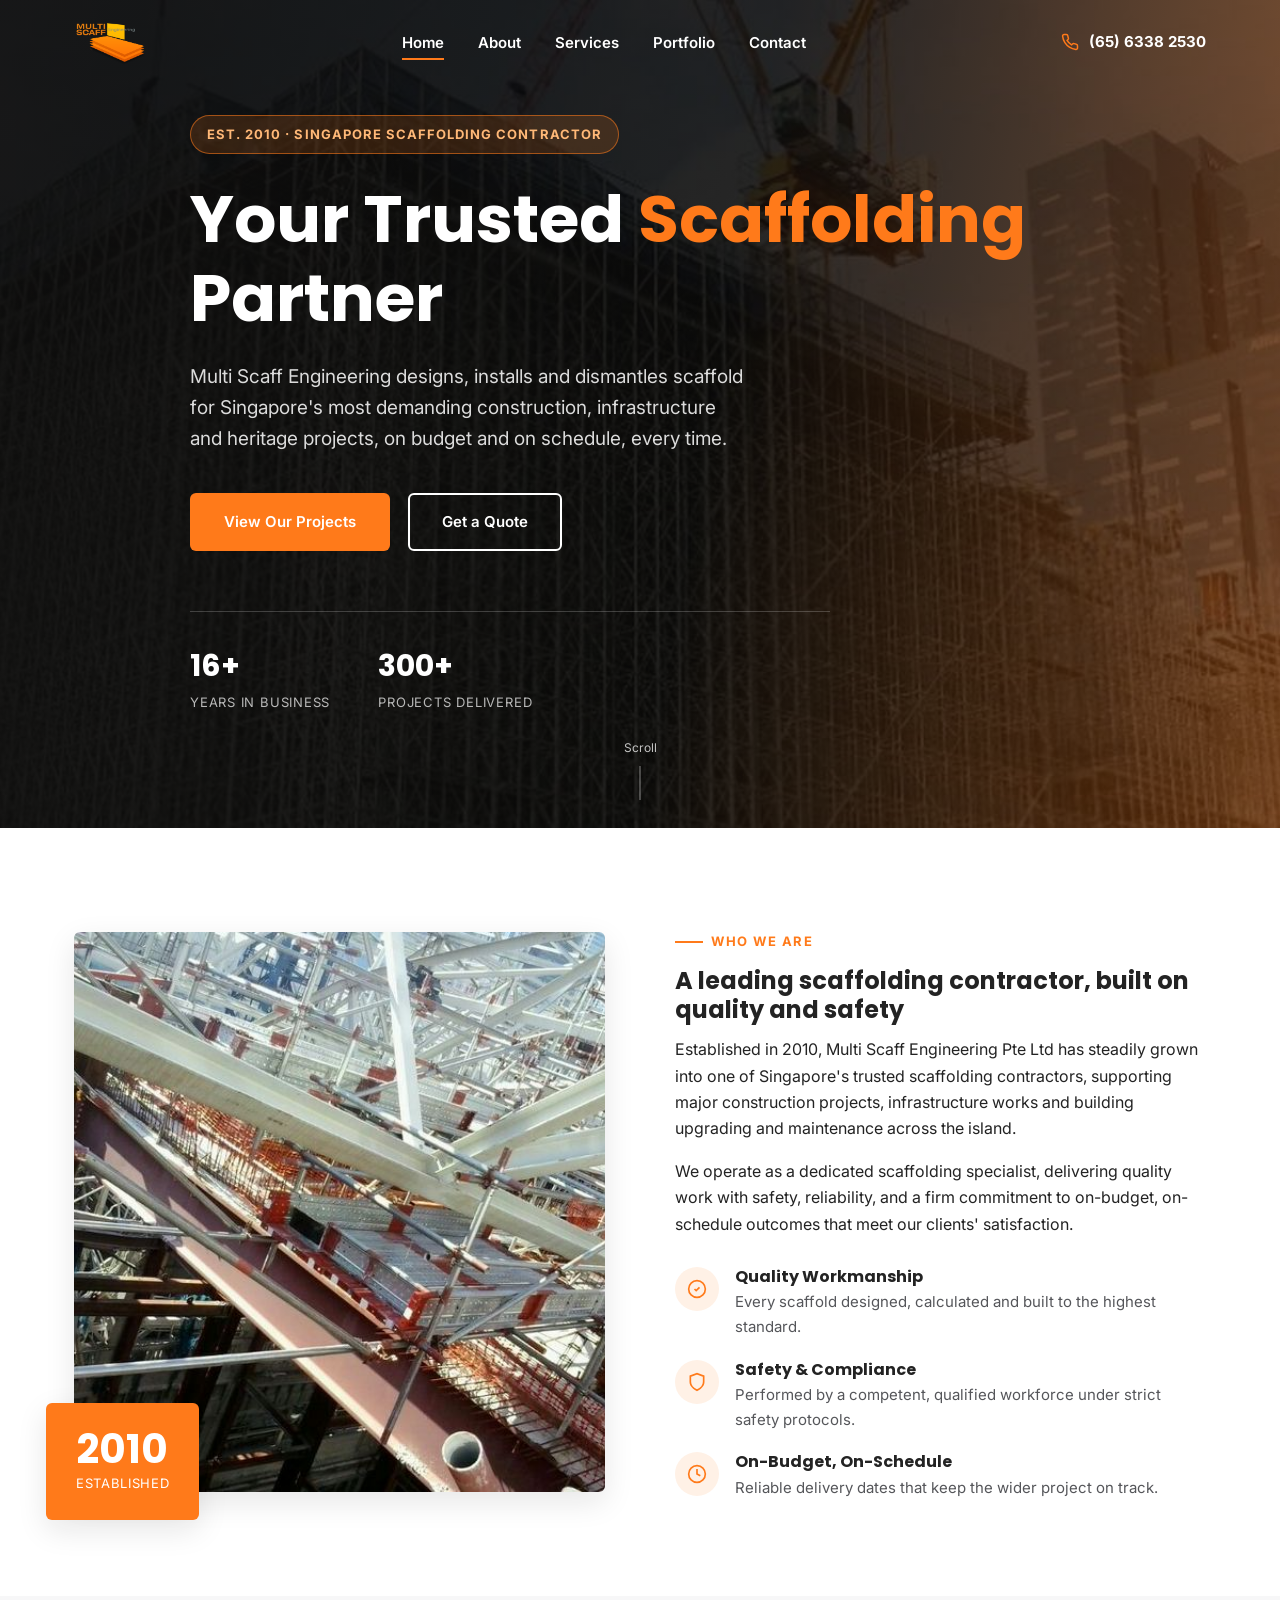
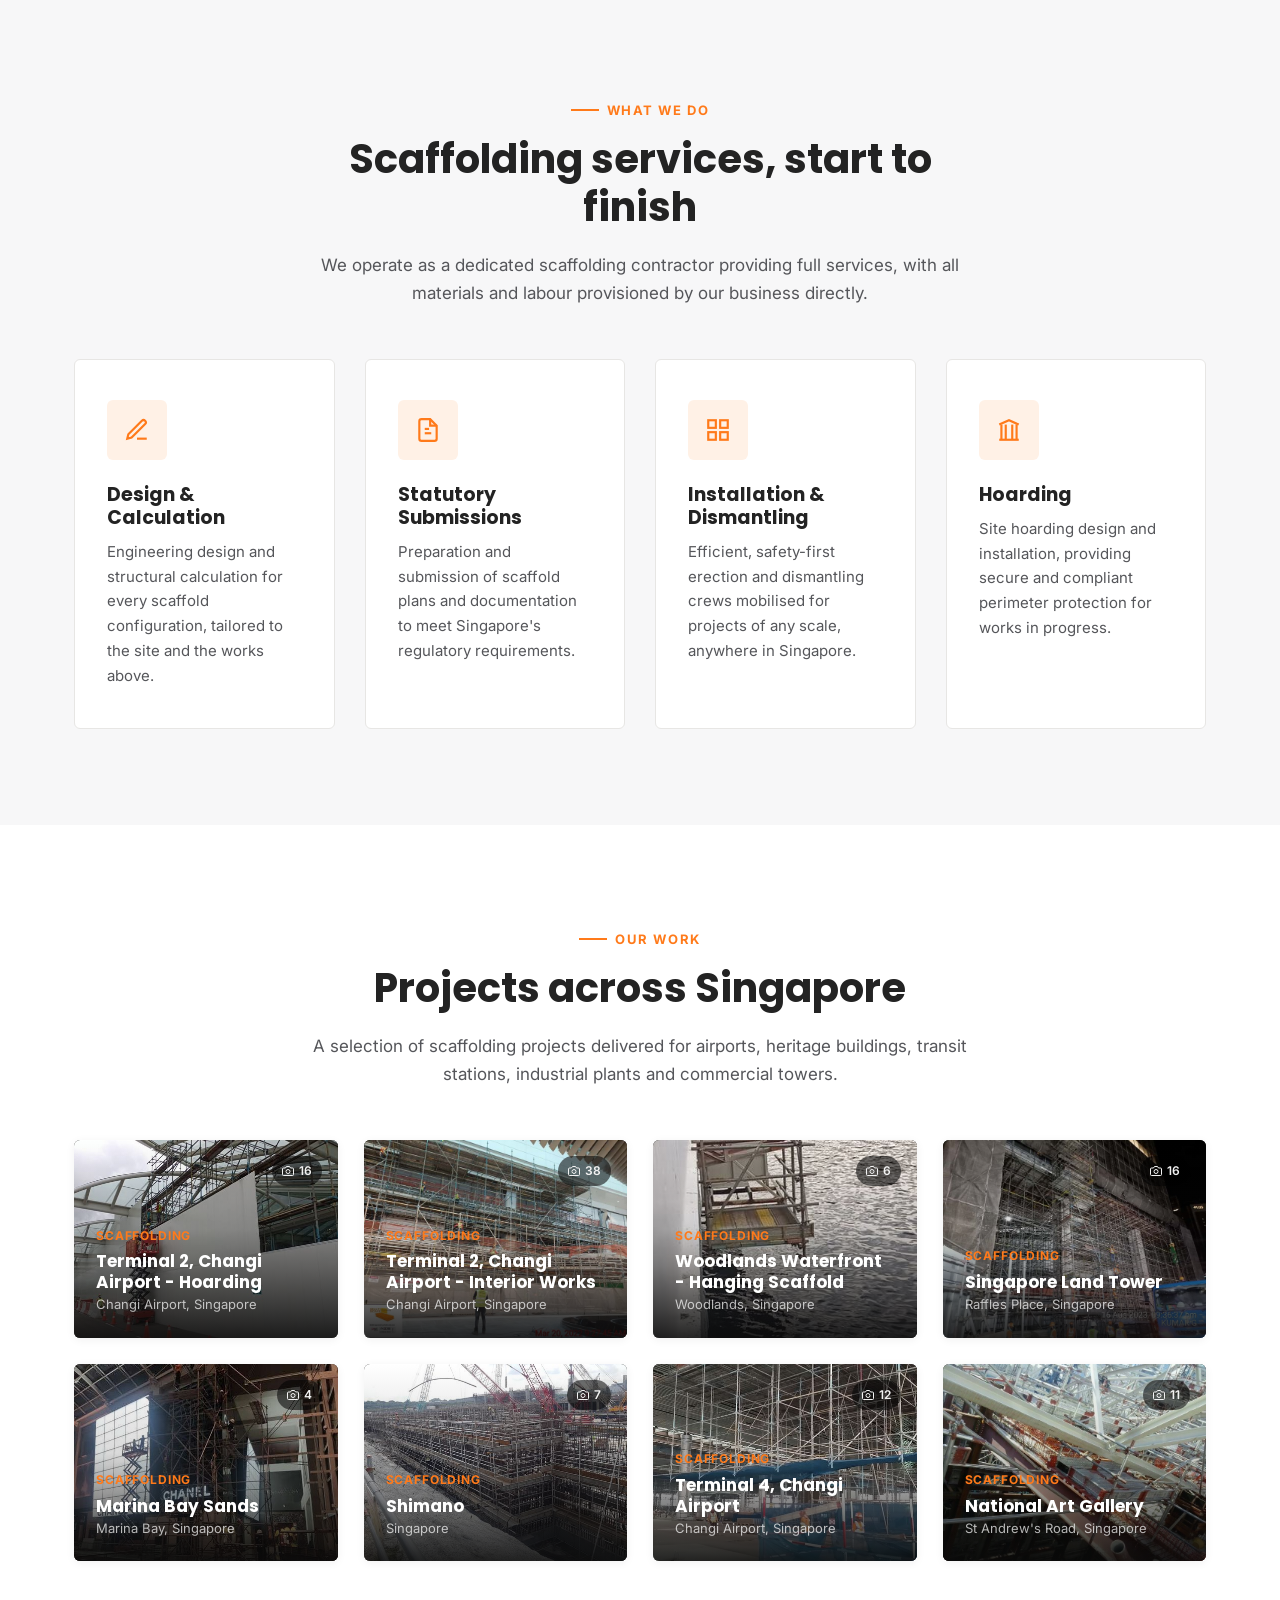
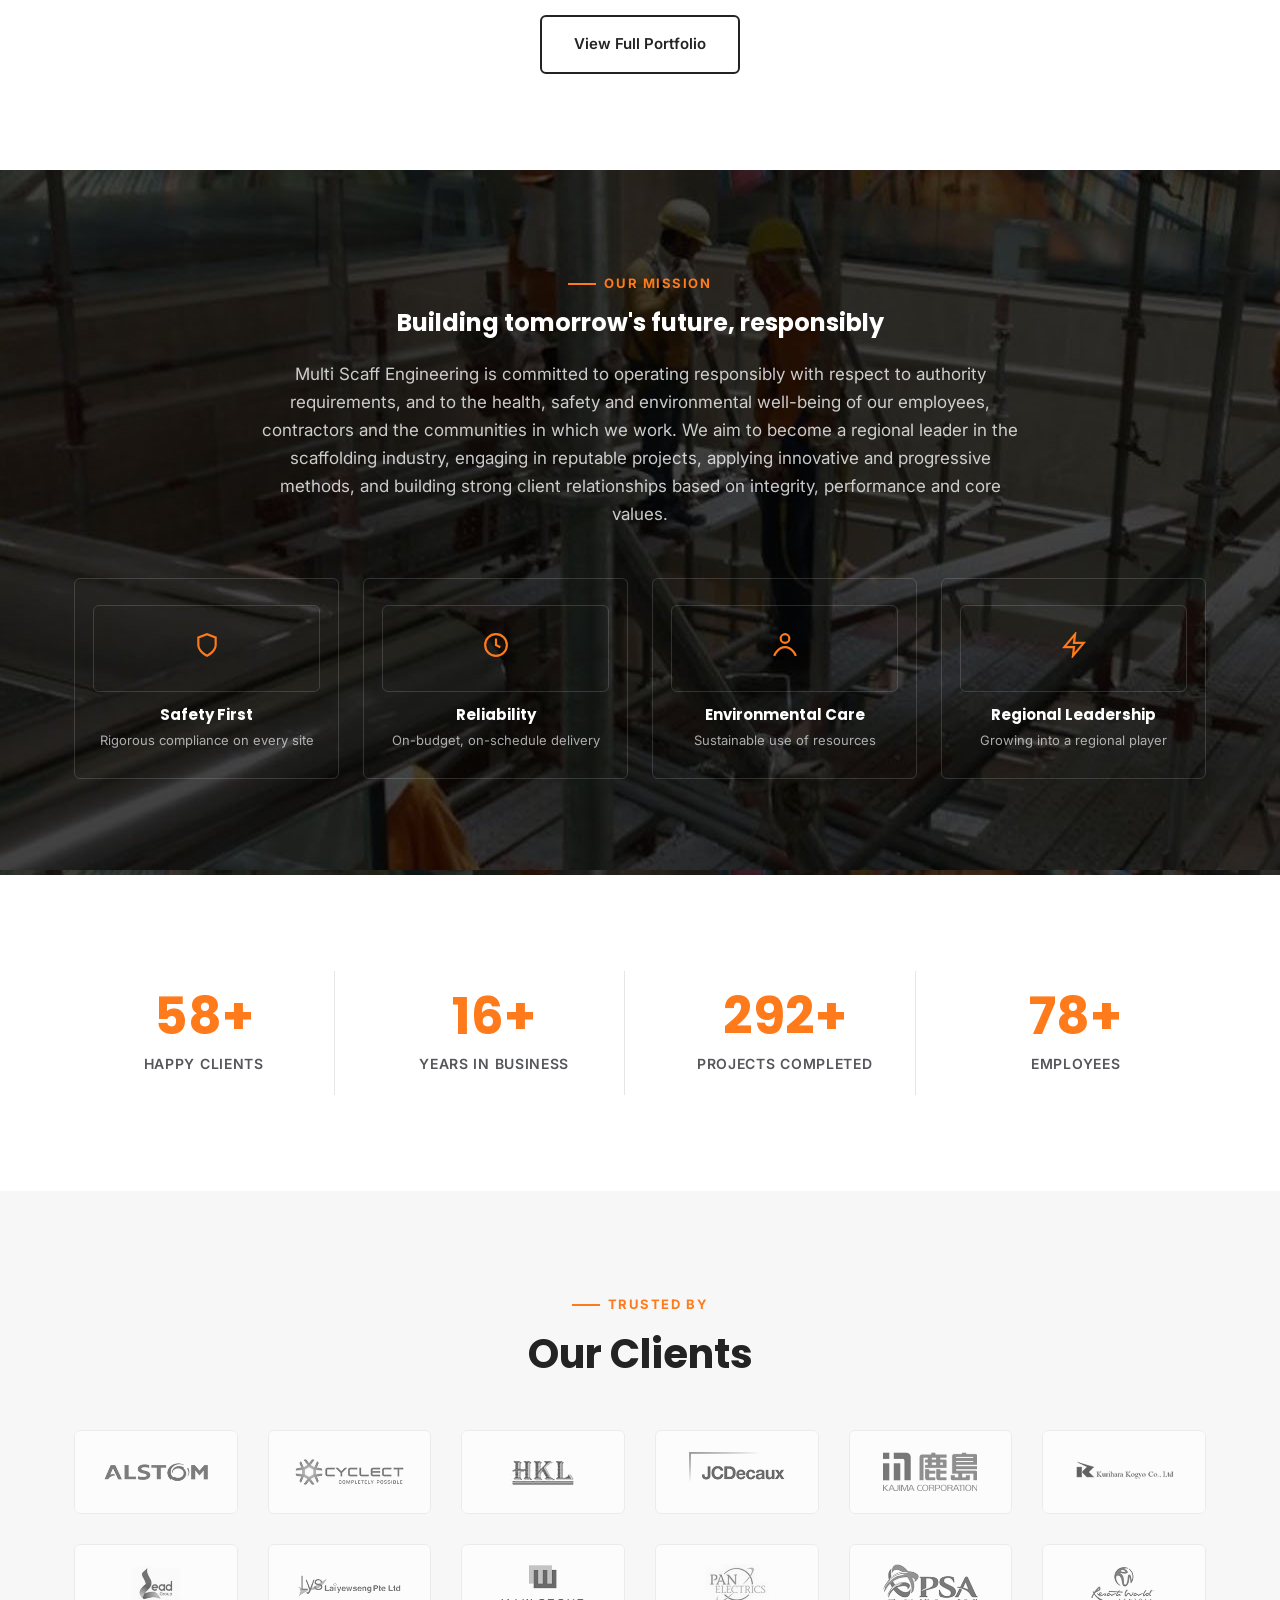
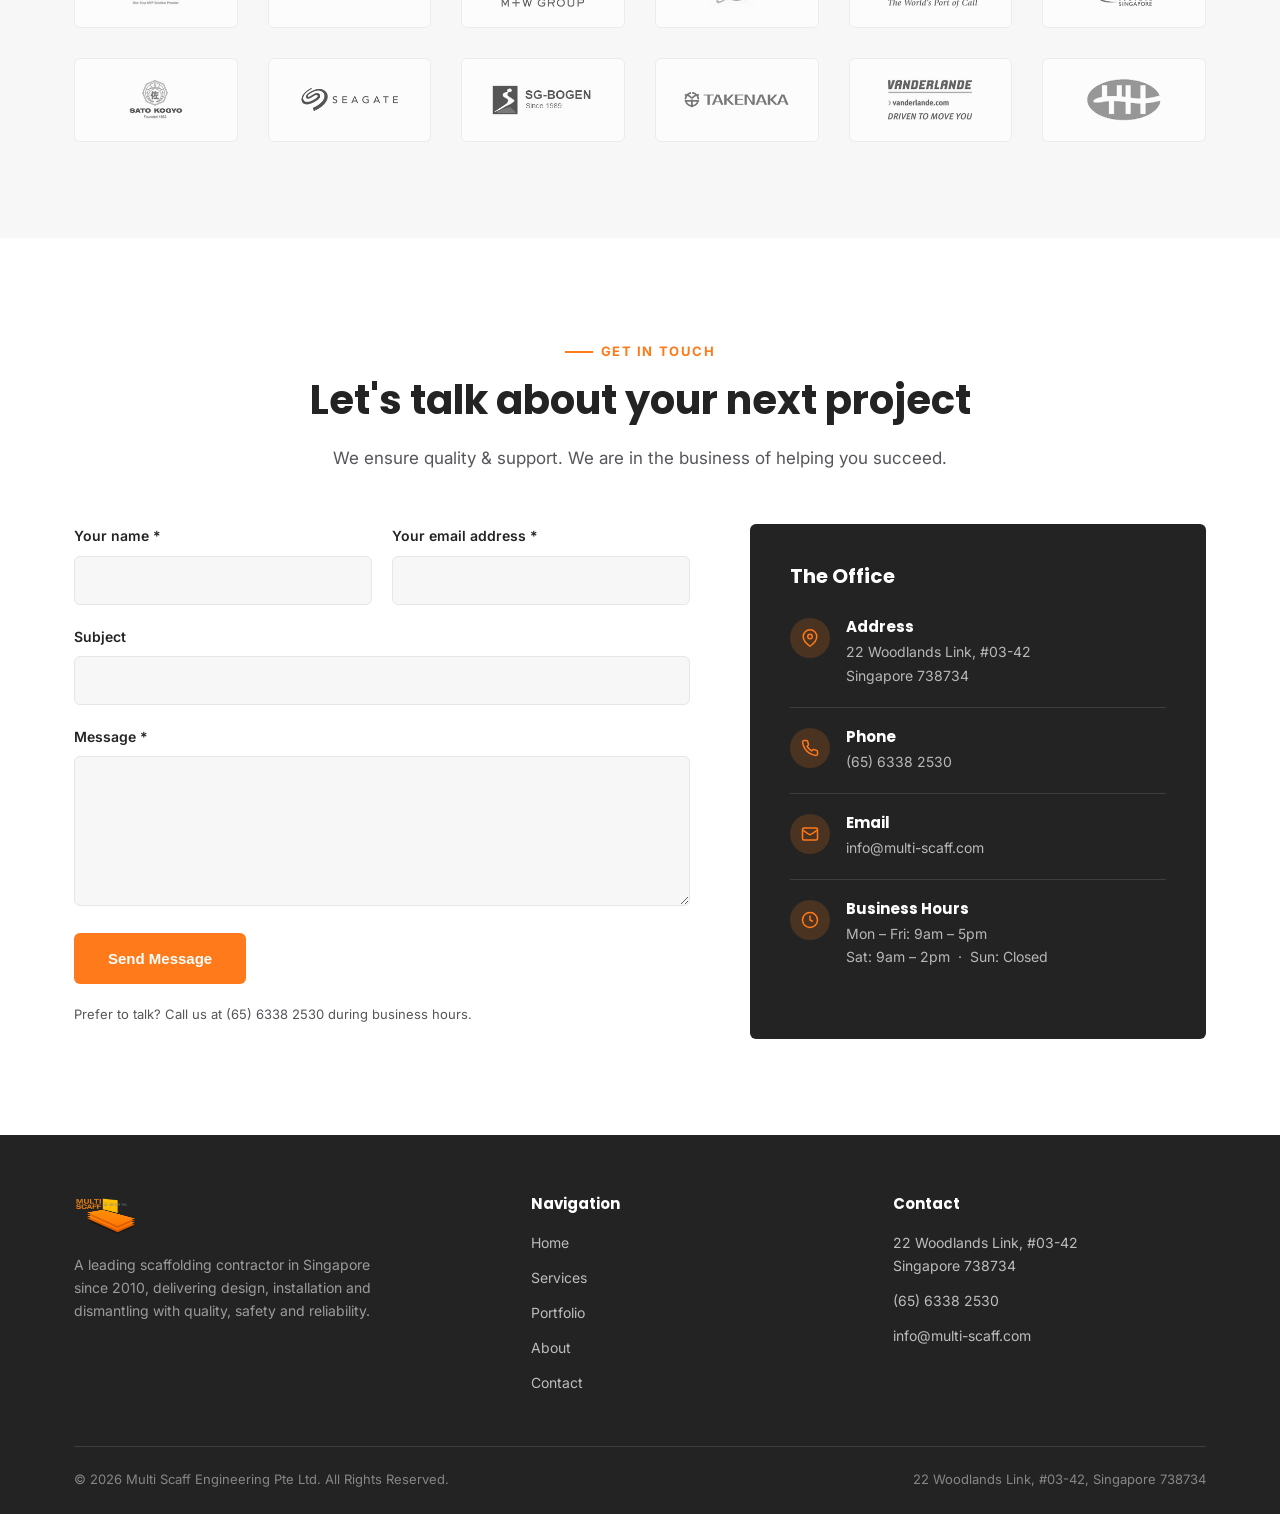
==== commit 950af805: "Add mobile menu close button, 4 new SLT gallery photos, and title cleanup - Add a close (X) button i" ====
--- a/index.html
+++ b/index.html
@@ -78,6 +78,9 @@
       <img src="assets/logo.png" alt="Multi Scaff Engineering">
     </a>
     <nav class="main-nav">
+      <button class="nav-close" aria-label="Close menu">
+        <svg width="18" height="18" viewBox="0 0 24 24" fill="none" stroke="currentColor" stroke-width="2"><line x1="18" y1="6" x2="6" y2="18"/><line x1="6" y1="6" x2="18" y2="18"/></svg>
+      </button>
       <ul>
         <li><a href="index.html#home" class="active">Home</a></li>
         <li><a href="index.html#about">About</a></li>
--- a/css/style.css
+++ b/css/style.css
@@ -164,6 +164,8 @@
   cursor: pointer;
 }
 
+.nav-close { display: none; }
+
 @media (max-width: 960px) {
   .main-nav { position: fixed; top: 0; right: -100%; height: 100vh; width: 78vw; max-width: 340px;
     background: var(--white); flex-direction: column; align-items: flex-start; justify-content: flex-start;
@@ -171,6 +173,13 @@
   .main-nav.open { right: 0; }
   .nav-backdrop { display: none; position: fixed; inset: 0; background: rgba(10,10,10,.45); z-index: 999; }
   .nav-backdrop.open { display: block; }
+  .nav-close {
+    display: flex; align-items: center; justify-content: center;
+    position: absolute; top: 24px; right: 24px;
+    width: 38px; height: 38px; border-radius: 50%;
+    border: none; background: var(--orange); color: #fff;
+    cursor: pointer;
+  }
   .main-nav ul { flex-direction: column; gap: 22px; }
   .main-nav a, .home-hero .site-header:not(.scrolled) .main-nav a { color: var(--charcoal) !important; }
   .header-phone.desktop-only { display: none; }
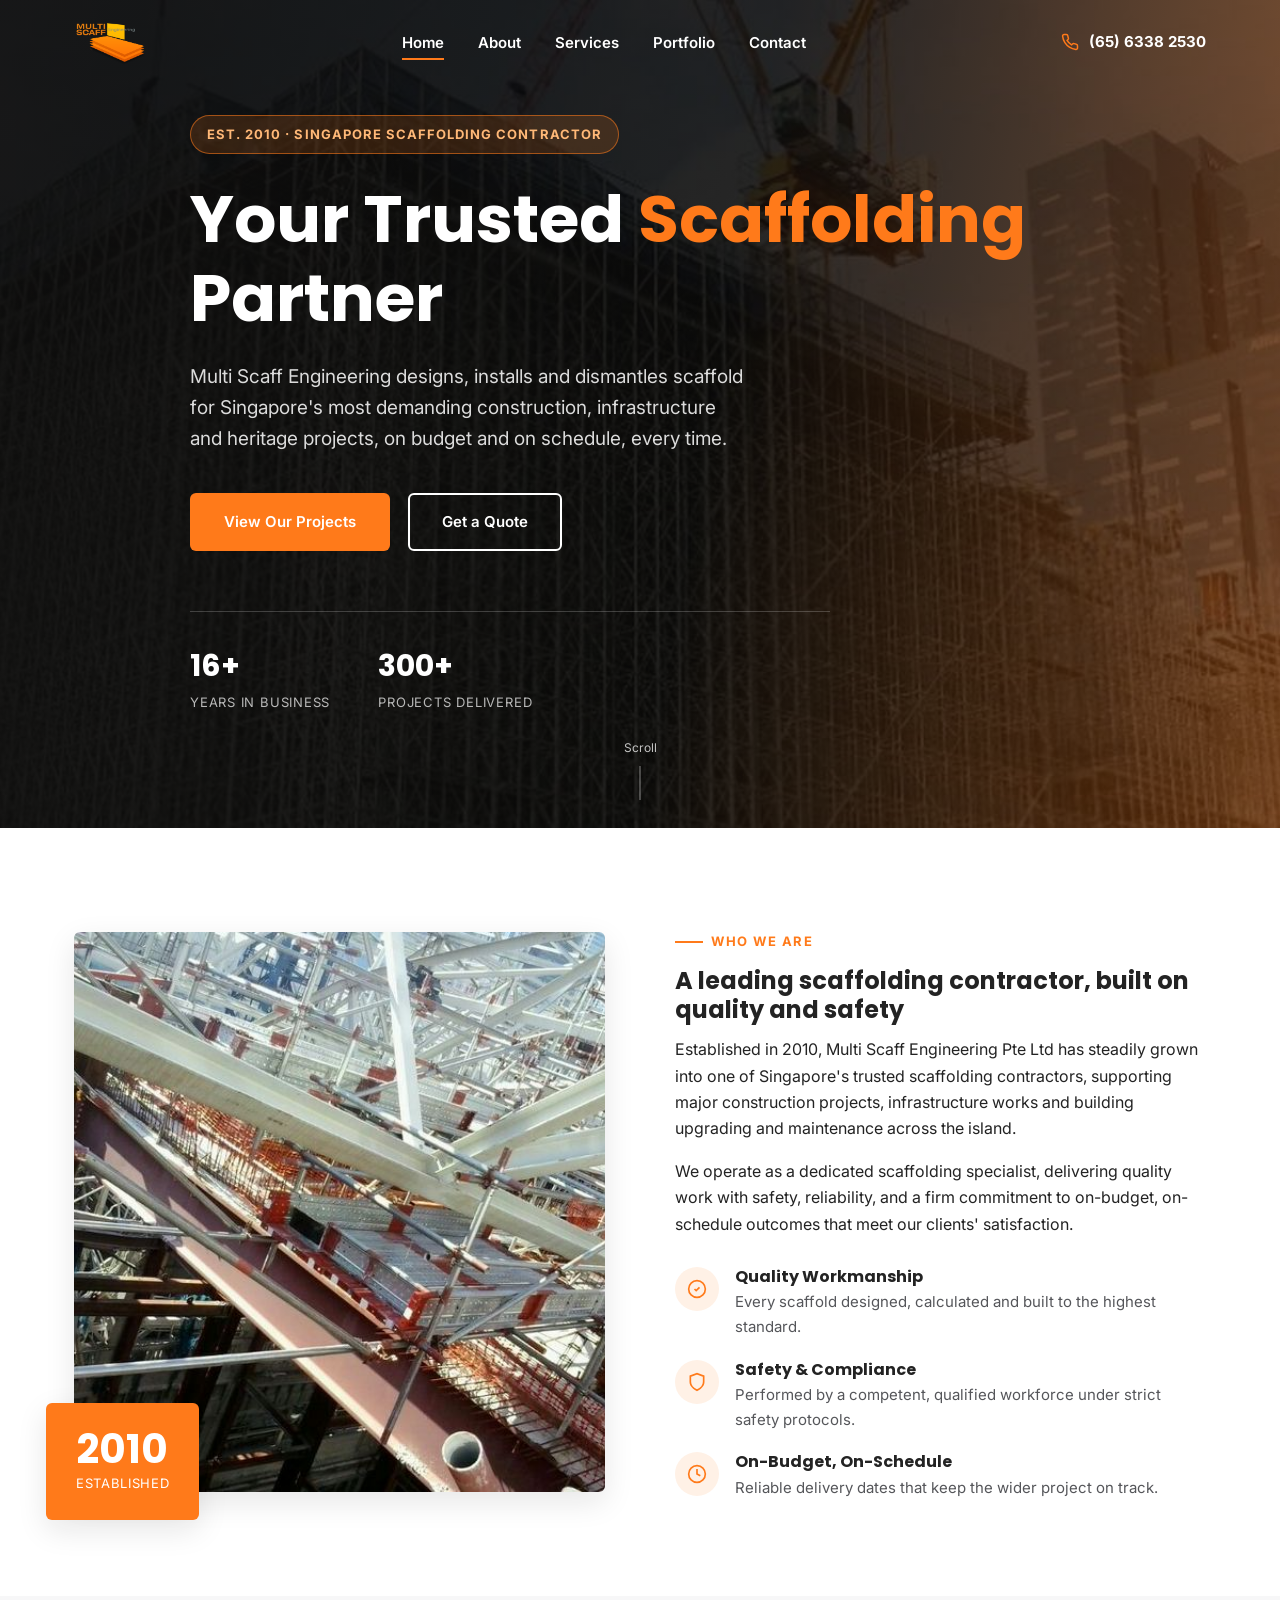
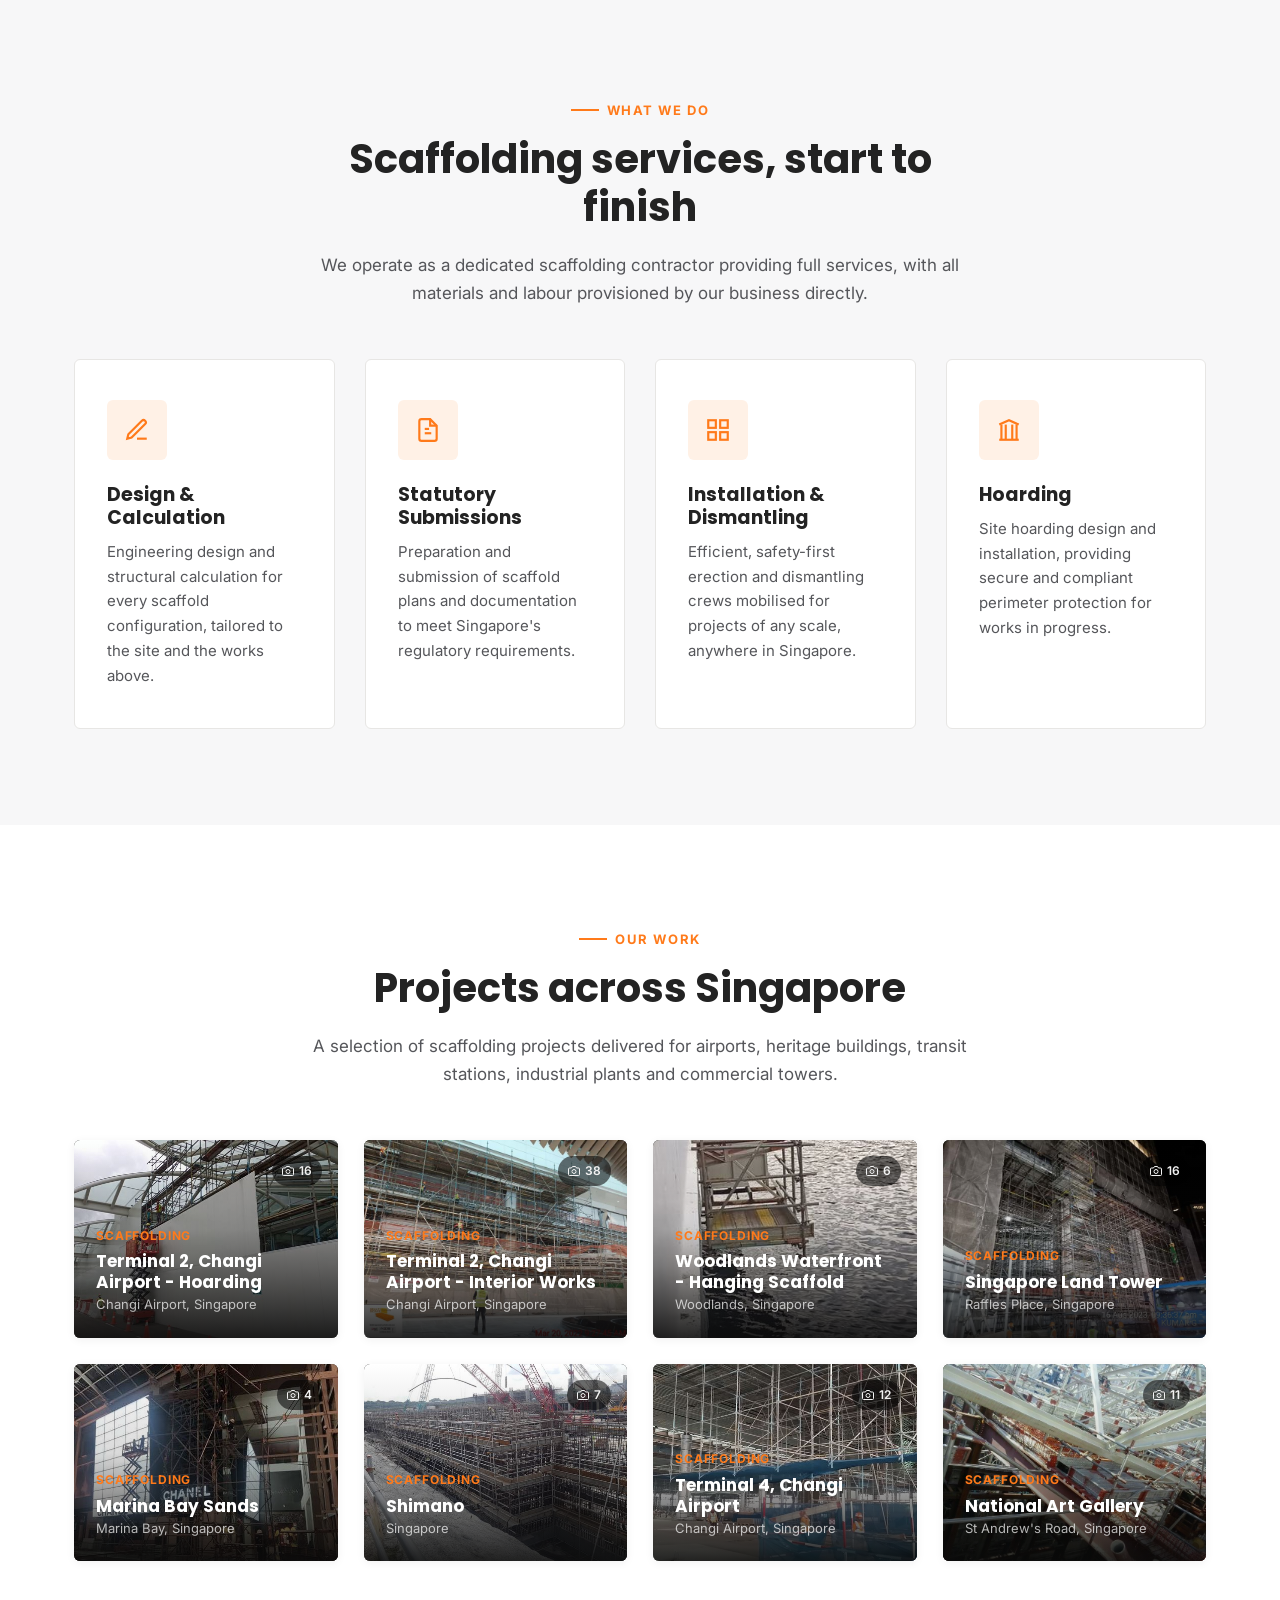
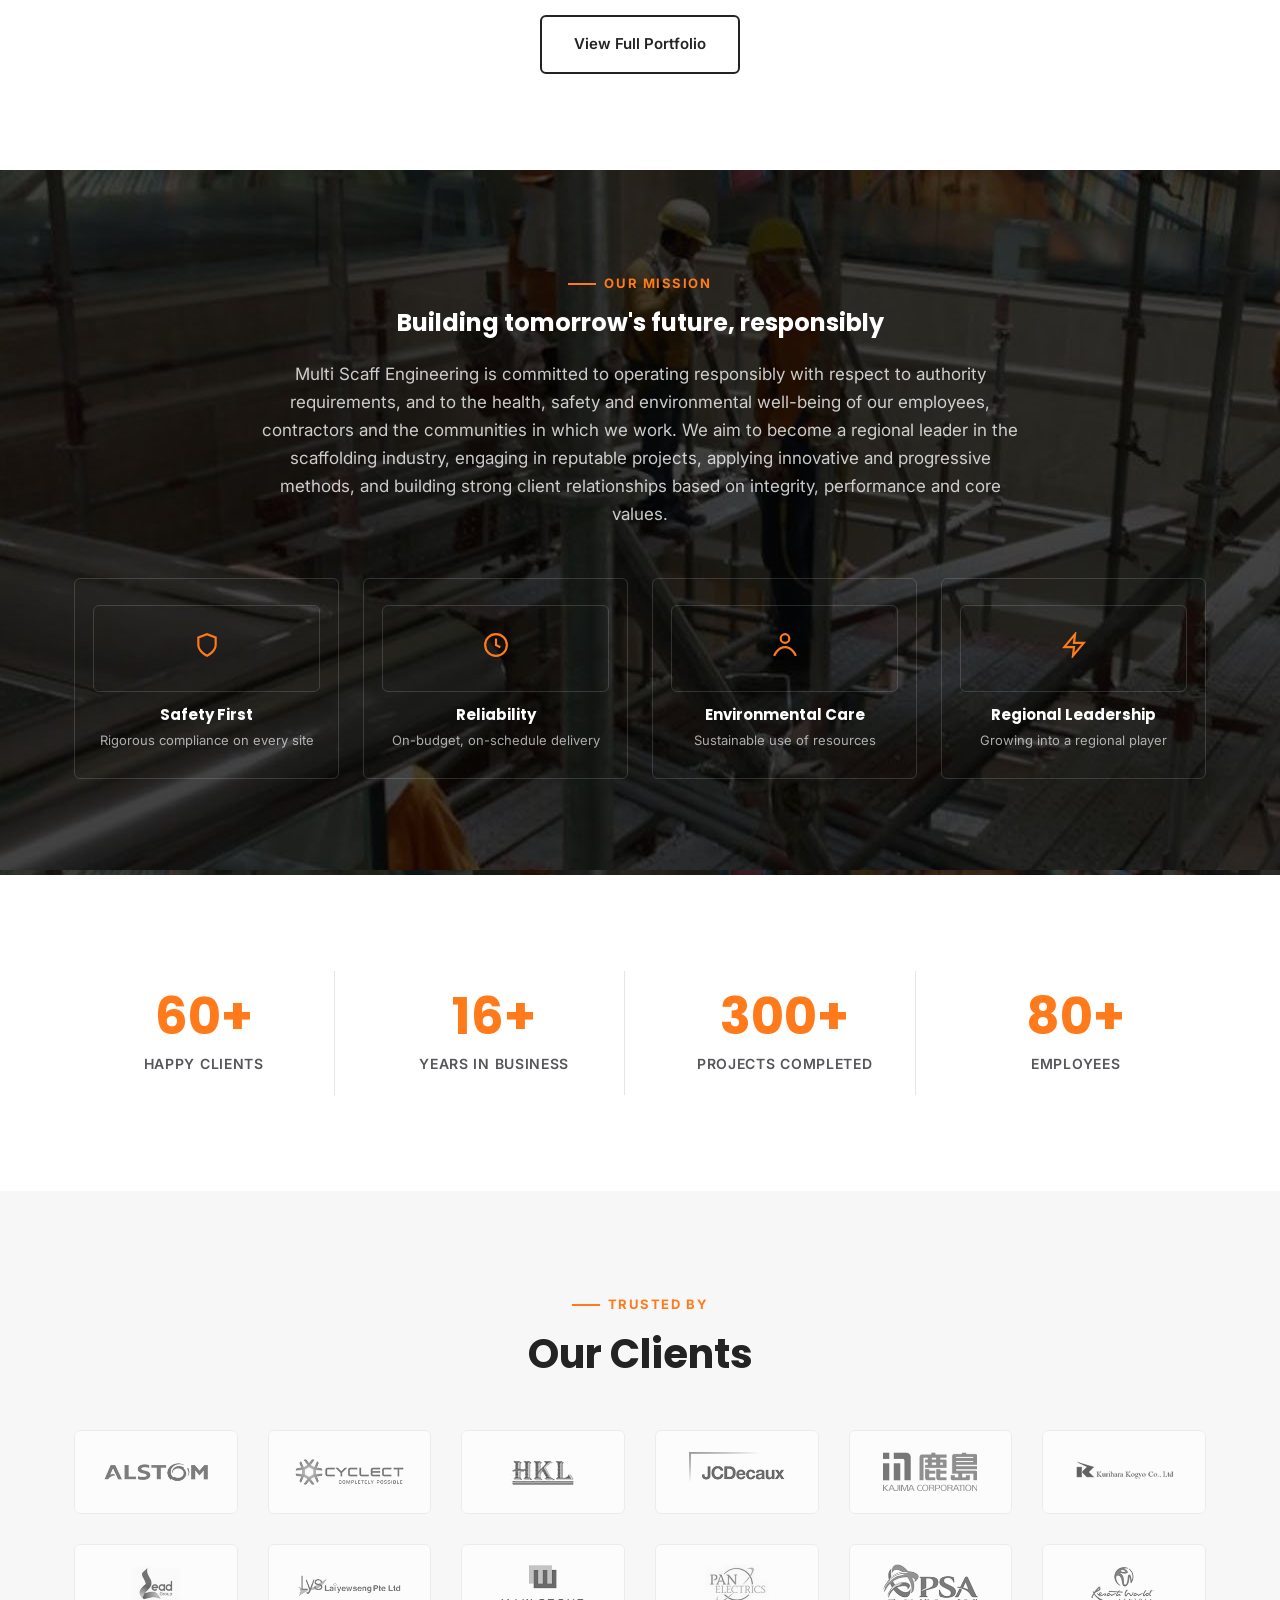
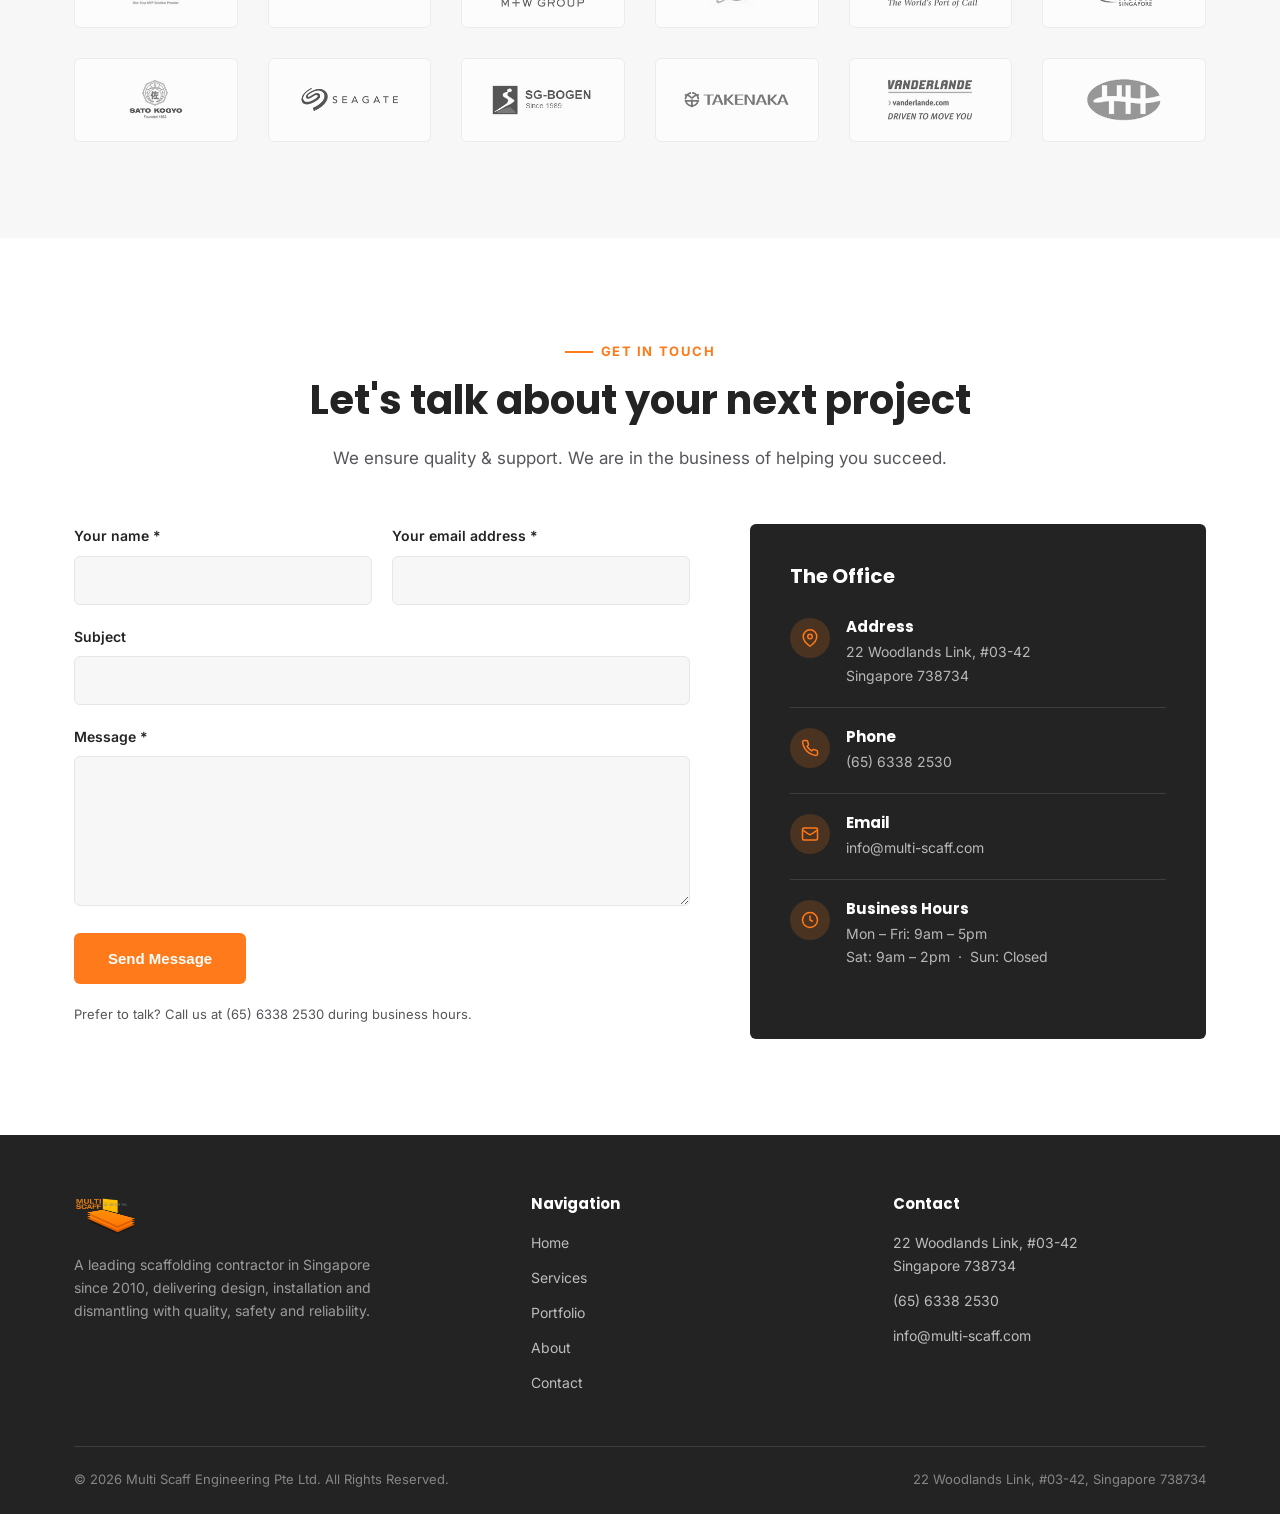
==== commit c3d1bd1d: "Clean up internal URLs to drop index.html from address bar" ====
--- a/index.html
+++ b/index.html
@@ -74,7 +74,7 @@
 
 <header class="site-header">
   <div class="container">
-    <a href="index.html" class="brand">
+    <a href="/" class="brand">
       <img src="assets/logo.png" alt="Multi Scaff Engineering">
     </a>
     <nav class="main-nav">
@@ -82,11 +82,11 @@
         <svg width="18" height="18" viewBox="0 0 24 24" fill="none" stroke="currentColor" stroke-width="2"><line x1="18" y1="6" x2="6" y2="18"/><line x1="6" y1="6" x2="18" y2="18"/></svg>
       </button>
       <ul>
-        <li><a href="index.html#home" class="active">Home</a></li>
-        <li><a href="index.html#about">About</a></li>
-        <li><a href="index.html#services">Services</a></li>
+        <li><a href="/#home" class="active">Home</a></li>
+        <li><a href="/#about">About</a></li>
+        <li><a href="/#services">Services</a></li>
         <li><a href="portfolio.html">Portfolio</a></li>
-        <li><a href="index.html#contact">Contact</a></li>
+        <li><a href="/#contact">Contact</a></li>
       </ul>
     </nav>
     <div class="header-right">
@@ -325,11 +325,11 @@
       <div class="footer-col">
         <h4>Navigation</h4>
         <ul>
-          <li><a href="index.html#home">Home</a></li>
-          <li><a href="index.html#services">Services</a></li>
+          <li><a href="/#home">Home</a></li>
+          <li><a href="/#services">Services</a></li>
           <li><a href="portfolio.html">Portfolio</a></li>
-          <li><a href="index.html#about">About</a></li>
-          <li><a href="index.html#contact">Contact</a></li>
+          <li><a href="/#about">About</a></li>
+          <li><a href="/#contact">Contact</a></li>
         </ul>
       </div>
       <div class="footer-col">
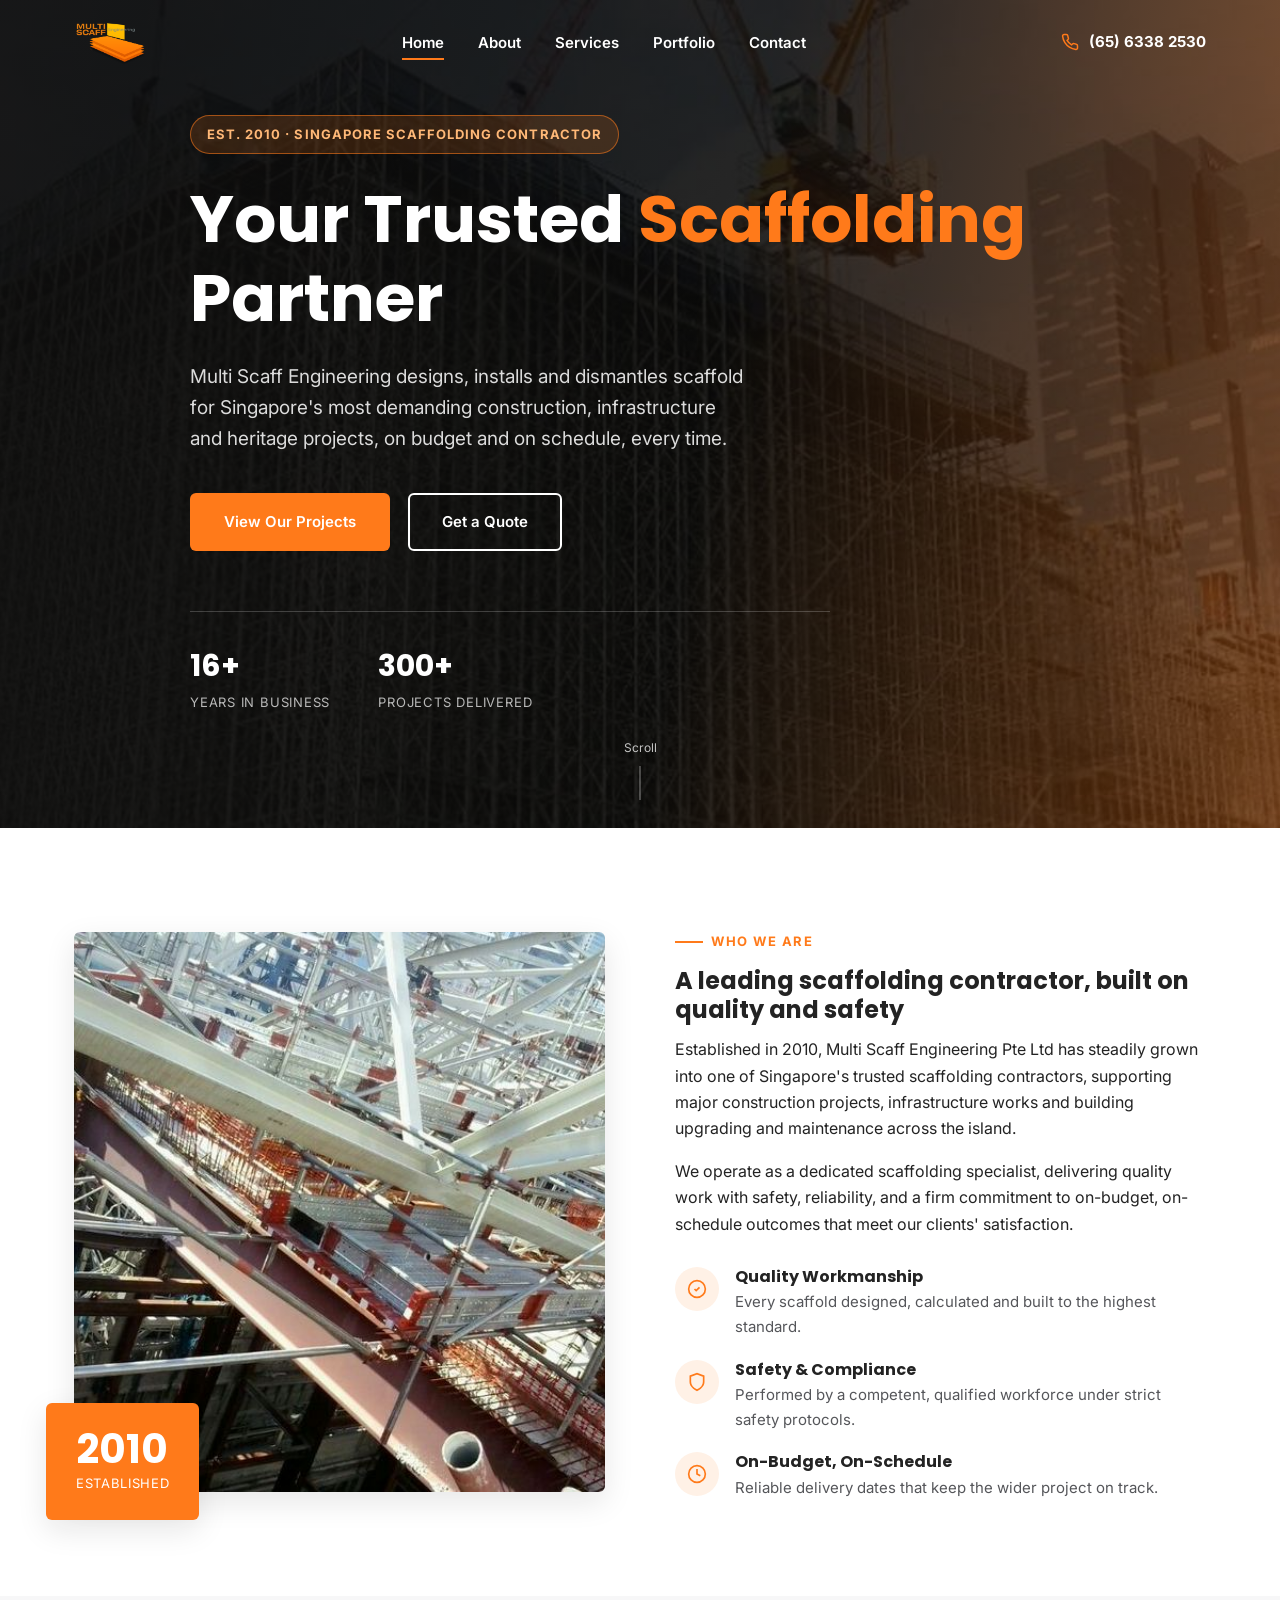
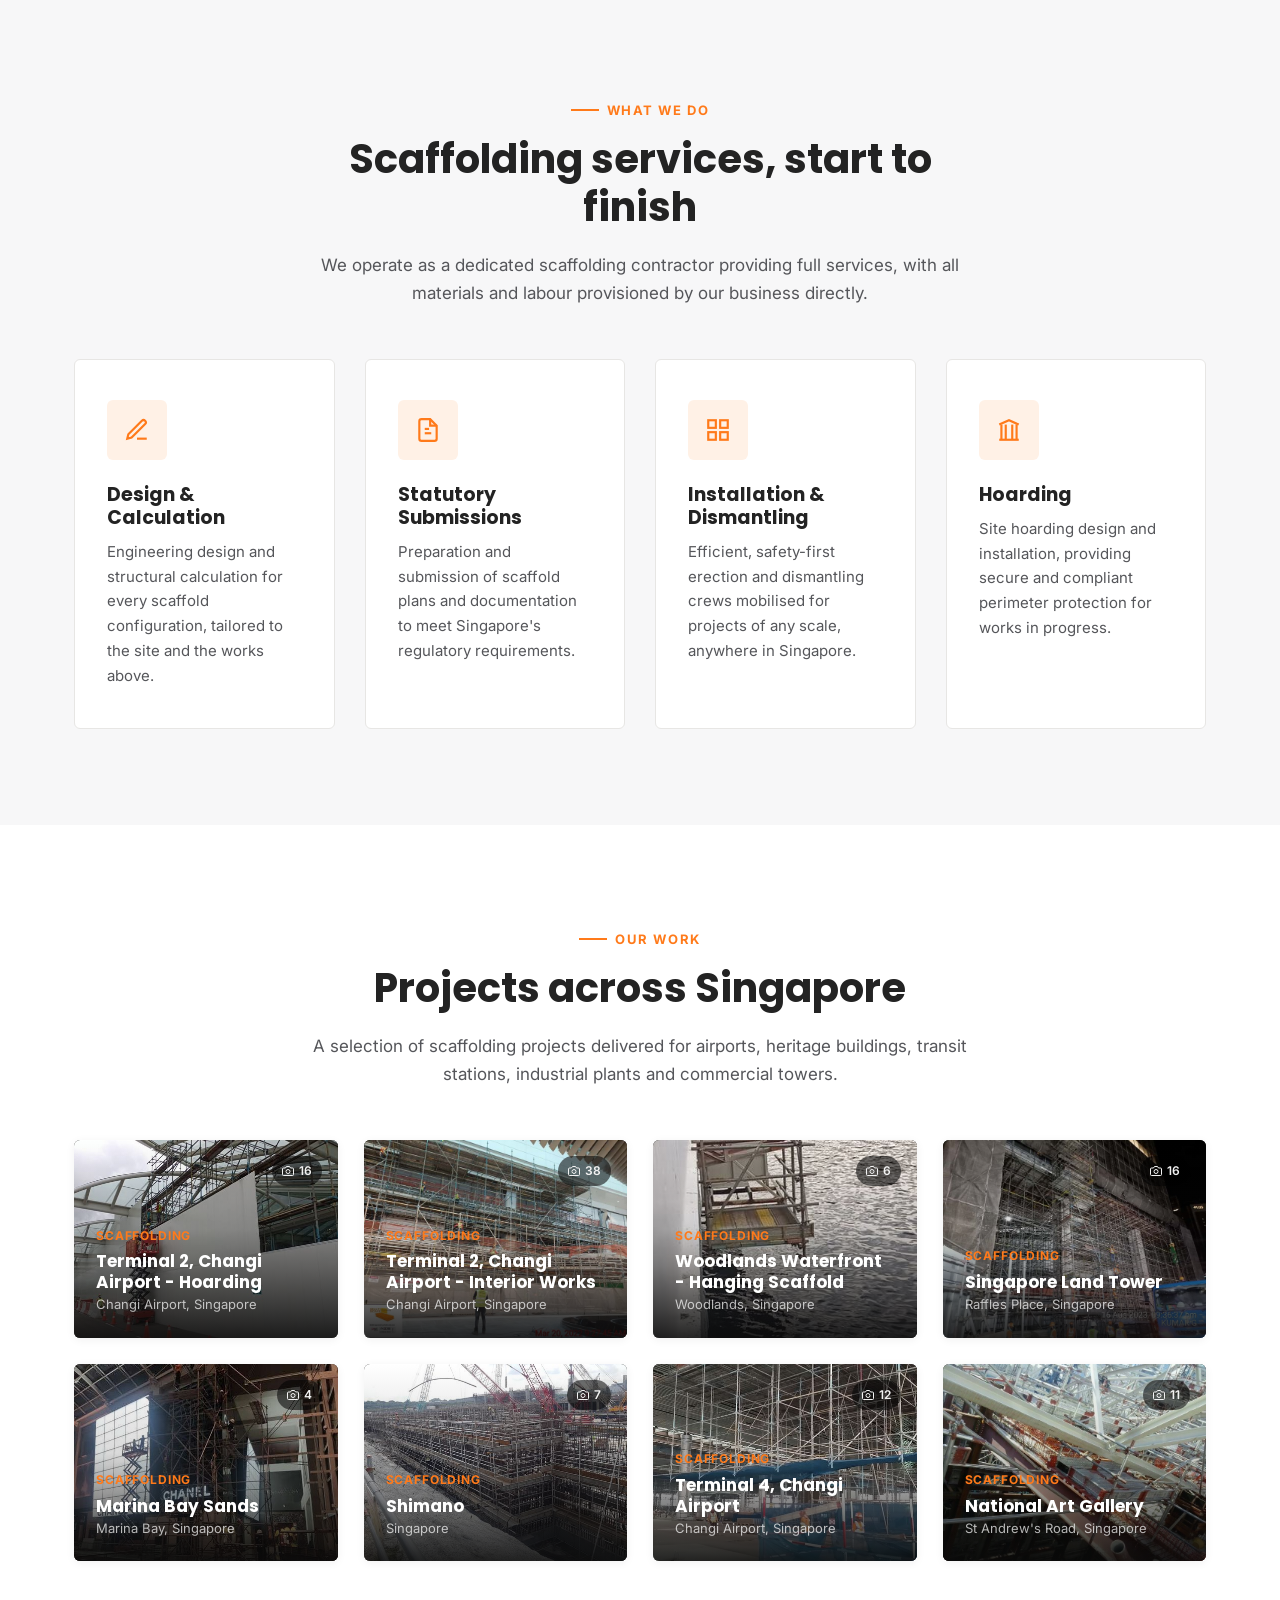
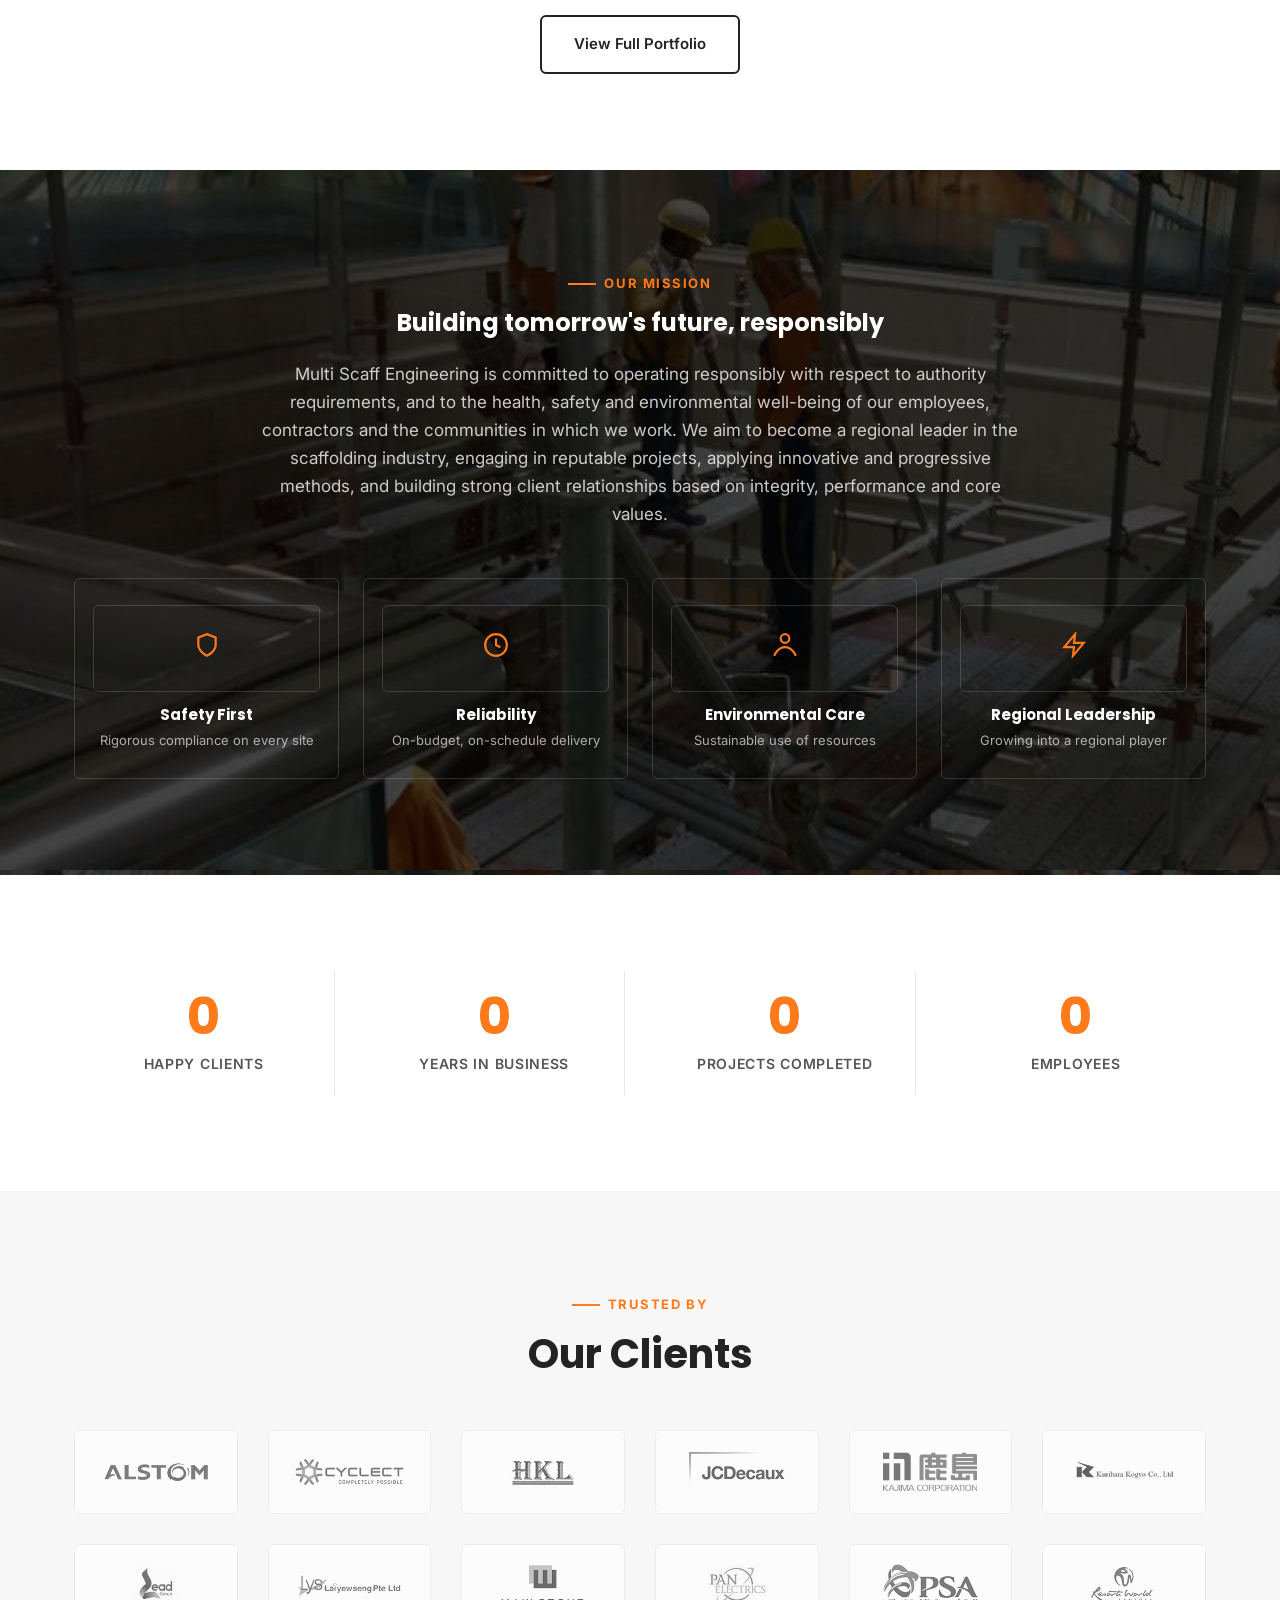
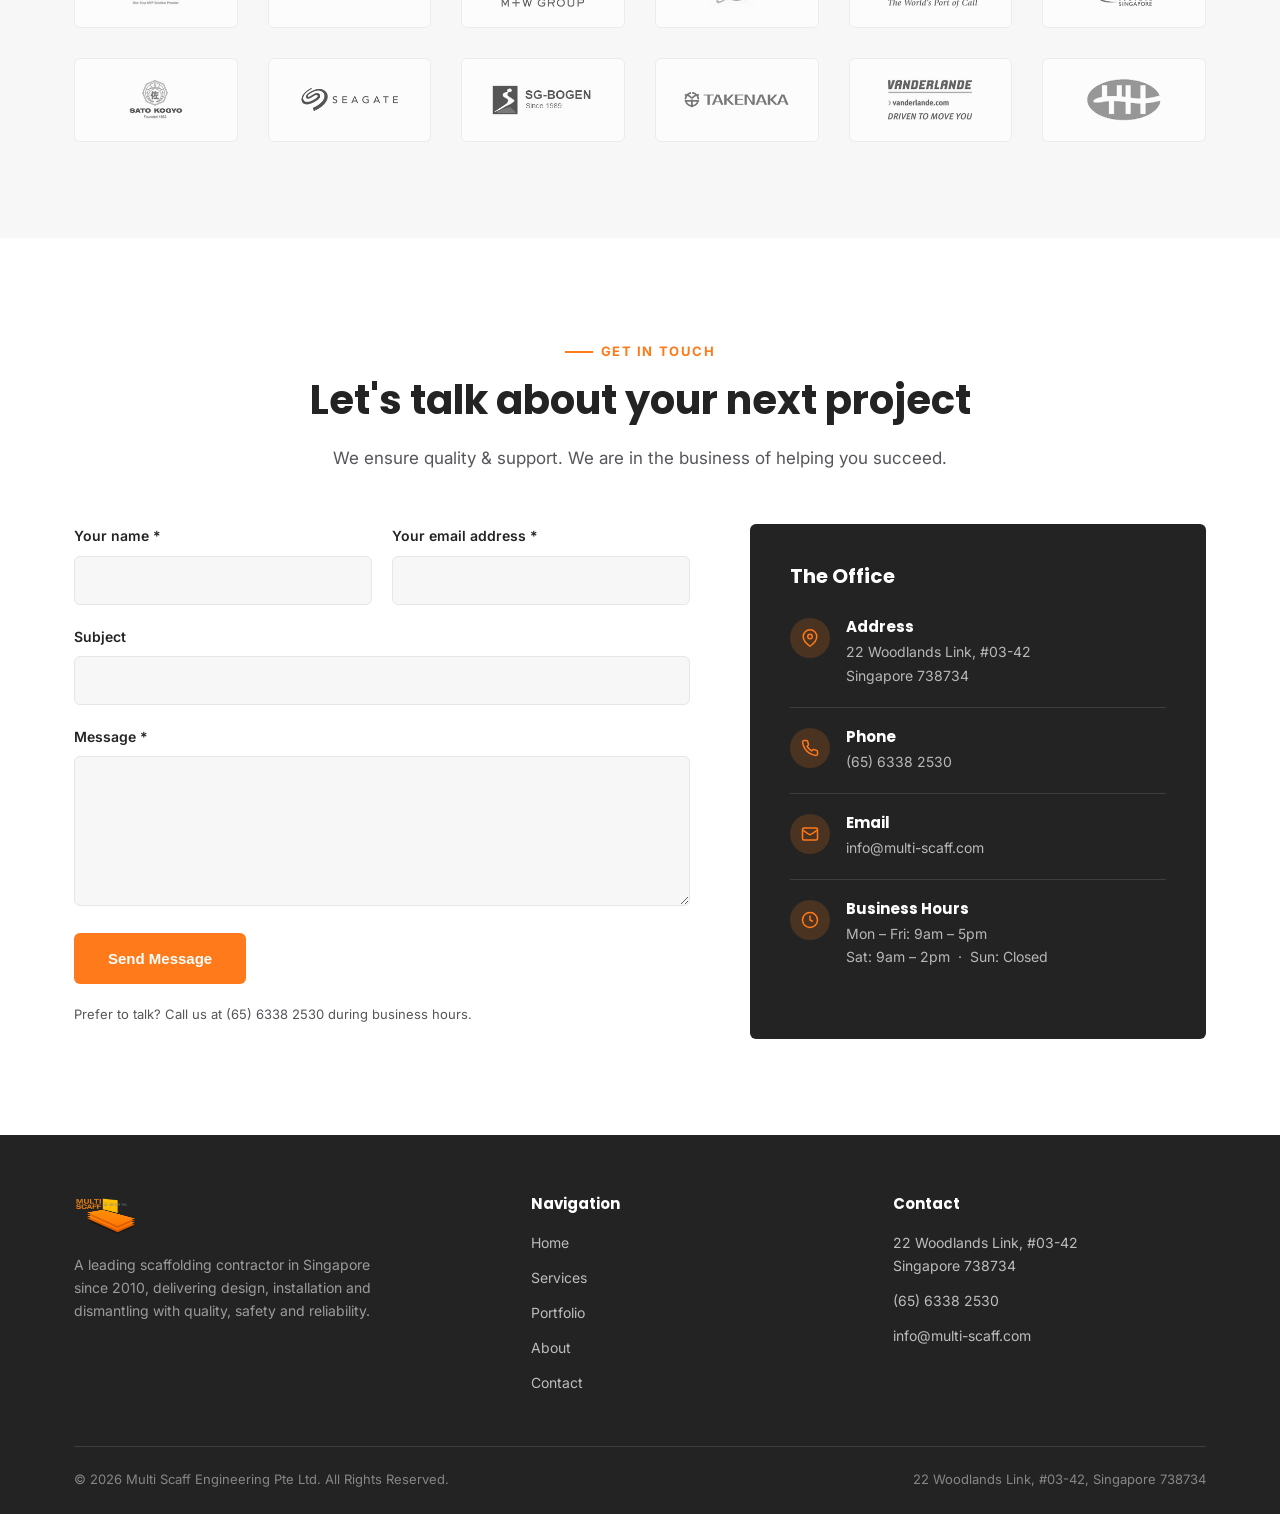
==== commit b38dba44: "Give the portfolio page a clean URL (/portfolio/) - Move portfolio content to portfolio/index.html s" ====
--- a/index.html
+++ b/index.html
@@ -6,7 +6,7 @@
 <title>Multi Scaff Engineering | Your Trusted Scaffolding Partner in Singapore</title>
 <meta name="description" content="Multi Scaff Engineering Pte Ltd is a leading scaffolding contractor in Singapore since 2010. Design, calculation, submissions, installation and dismantling, with materials and labour provided in-house.">
 <link rel="canonical" href="https://multi-scaff.com/">
-<link rel="icon" href="assets/logo.png">
+<link rel="icon" href="/assets/logo.png">
 
 <!-- Open Graph / social share preview -->
 <meta property="og:type" content="website">
@@ -25,7 +25,7 @@
 
 <link rel="preconnect" href="https://fonts.googleapis.com">
 <link href="https://fonts.googleapis.com/css2?family=Inter:wght@400;500;600;700&family=Poppins:wght@600;700&display=swap" rel="stylesheet">
-<link rel="stylesheet" href="css/style.css">
+<link rel="stylesheet" href="/css/style.css">
 
 <!-- Structured data: LocalBusiness -->
 <script type="application/ld+json">
@@ -75,7 +75,7 @@
 <header class="site-header">
   <div class="container">
     <a href="/" class="brand">
-      <img src="assets/logo.png" alt="Multi Scaff Engineering">
+      <img src="/assets/logo.png" alt="Multi Scaff Engineering">
     </a>
     <nav class="main-nav">
       <button class="nav-close" aria-label="Close menu">
@@ -85,7 +85,7 @@
         <li><a href="/#home" class="active">Home</a></li>
         <li><a href="/#about">About</a></li>
         <li><a href="/#services">Services</a></li>
-        <li><a href="portfolio.html">Portfolio</a></li>
+        <li><a href="/portfolio/">Portfolio</a></li>
         <li><a href="/#contact">Contact</a></li>
       </ul>
     </nav>
@@ -102,13 +102,13 @@
 </header>
 
 <!-- ============ HERO ============ -->
-<section class="hero" id="home" style="background-image:url('assets/hero/hero-1.jpg')">
+<section class="hero" id="home" style="background-image:url('/assets/hero/hero-1.jpg')">
   <div class="container">
     <div class="hero-tag">Est. 2010 · Singapore Scaffolding Contractor</div>
     <h1>Your Trusted <span>Scaffolding</span> Partner</h1>
     <p class="lead">Multi Scaff Engineering designs, installs and dismantles scaffold for Singapore's most demanding construction, infrastructure and heritage projects, on budget and on schedule, every time.</p>
     <div class="hero-actions">
-      <a href="portfolio.html" class="btn btn-primary">View Our Projects</a>
+      <a href="/portfolio/" class="btn btn-primary">View Our Projects</a>
       <a href="#contact" class="btn btn-outline">Get a Quote</a>
     </div>
     <div class="hero-stats">
@@ -124,7 +124,7 @@
   <div class="container">
     <div class="about-grid">
       <div class="about-media reveal">
-        <img src="assets/portfolio/national-art-gallery/1_thumb.jpg" alt="Multi Scaff Engineering scaffold works">
+        <img src="/assets/portfolio/national-art-gallery/1_thumb.jpg" alt="Multi Scaff Engineering scaffold works">
         <div class="about-badge">
           <div class="num">2010</div>
           <div class="lbl">Established</div>
@@ -197,13 +197,13 @@
     </div>
     <div class="portfolio-grid compact" id="featured-projects"></div>
     <div class="portfolio-cta reveal">
-      <a href="portfolio.html" class="btn btn-dark-outline">View Full Portfolio</a>
+      <a href="/portfolio/" class="btn btn-dark-outline">View Full Portfolio</a>
     </div>
   </div>
 </section>
 
 <!-- ============ MISSION ============ -->
-<section class="mission" style="background-image:url('assets/hero/hero-2.jpg')">
+<section class="mission" style="background-image:url('/assets/hero/hero-2.jpg')">
   <div class="container">
     <span class="eyebrow">Our Mission</span>
     <h2 class="reveal">Building tomorrow's future, responsibly</h2>
@@ -319,7 +319,7 @@
   <div class="container">
     <div class="footer-grid">
       <div class="footer-brand">
-        <img src="assets/logo.png" alt="Multi Scaff Engineering">
+        <img src="/assets/logo.png" alt="Multi Scaff Engineering">
         <p>A leading scaffolding contractor in Singapore since 2010, delivering design, installation and dismantling with quality, safety and reliability.</p>
       </div>
       <div class="footer-col">
@@ -327,7 +327,7 @@
         <ul>
           <li><a href="/#home">Home</a></li>
           <li><a href="/#services">Services</a></li>
-          <li><a href="portfolio.html">Portfolio</a></li>
+          <li><a href="/portfolio/">Portfolio</a></li>
           <li><a href="/#about">About</a></li>
           <li><a href="/#contact">Contact</a></li>
         </ul>
@@ -380,12 +380,12 @@
   <div class="gallery-modal-grid"></div>
 </div>
 
-<script src="js/projects.js"></script>
-<script src="js/main.js"></script>
+<script src="/js/projects.js"></script>
+<script src="/js/main.js"></script>
 <script>
   document.getElementById('clients-strip').innerHTML =
     Array.from({length: 18}, (_, i) => i + 1)
-      .map(n => `<div class="client-logo"><img src="assets/clients/client_${n}.png" alt="Client logo ${n}"></div>`)
+      .map(n => `<div class="client-logo"><img src="/assets/clients/client_${n}.png" alt="Client logo ${n}"></div>`)
       .join('');
 </script>
 </body>
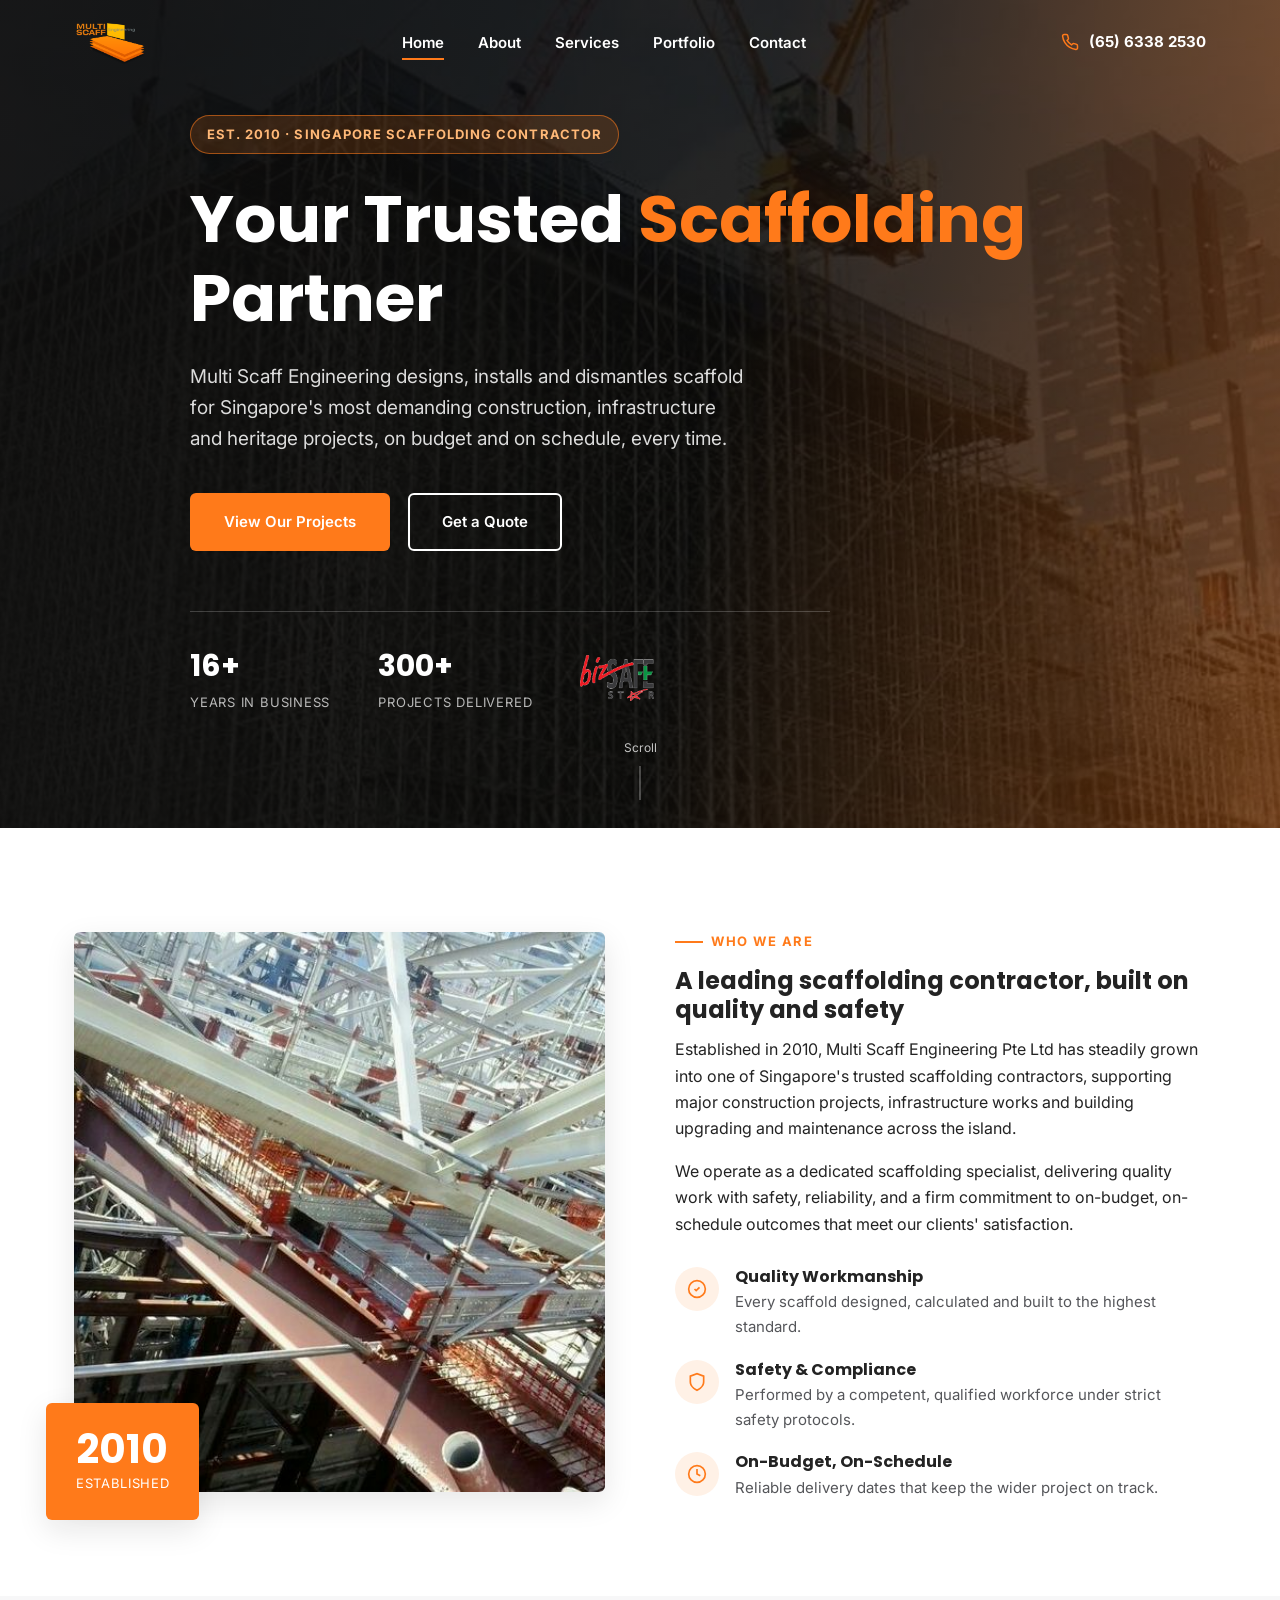
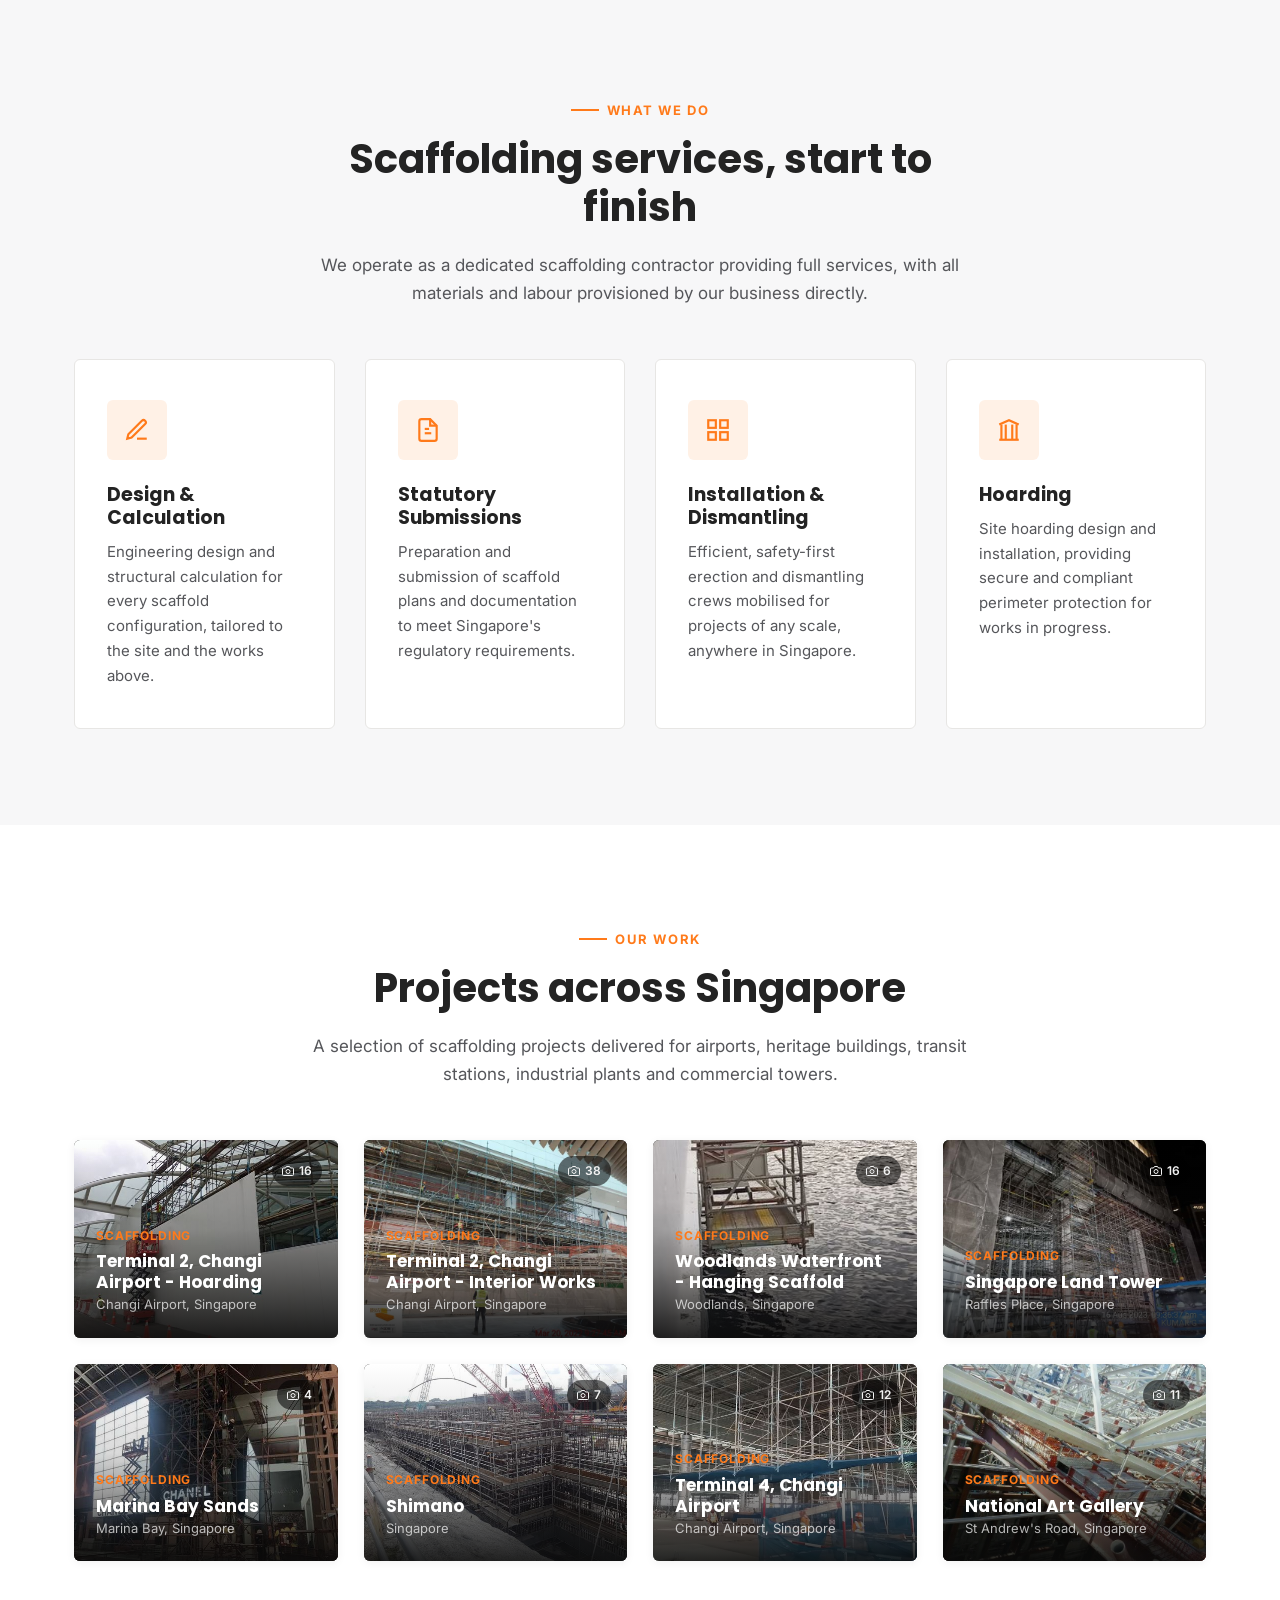
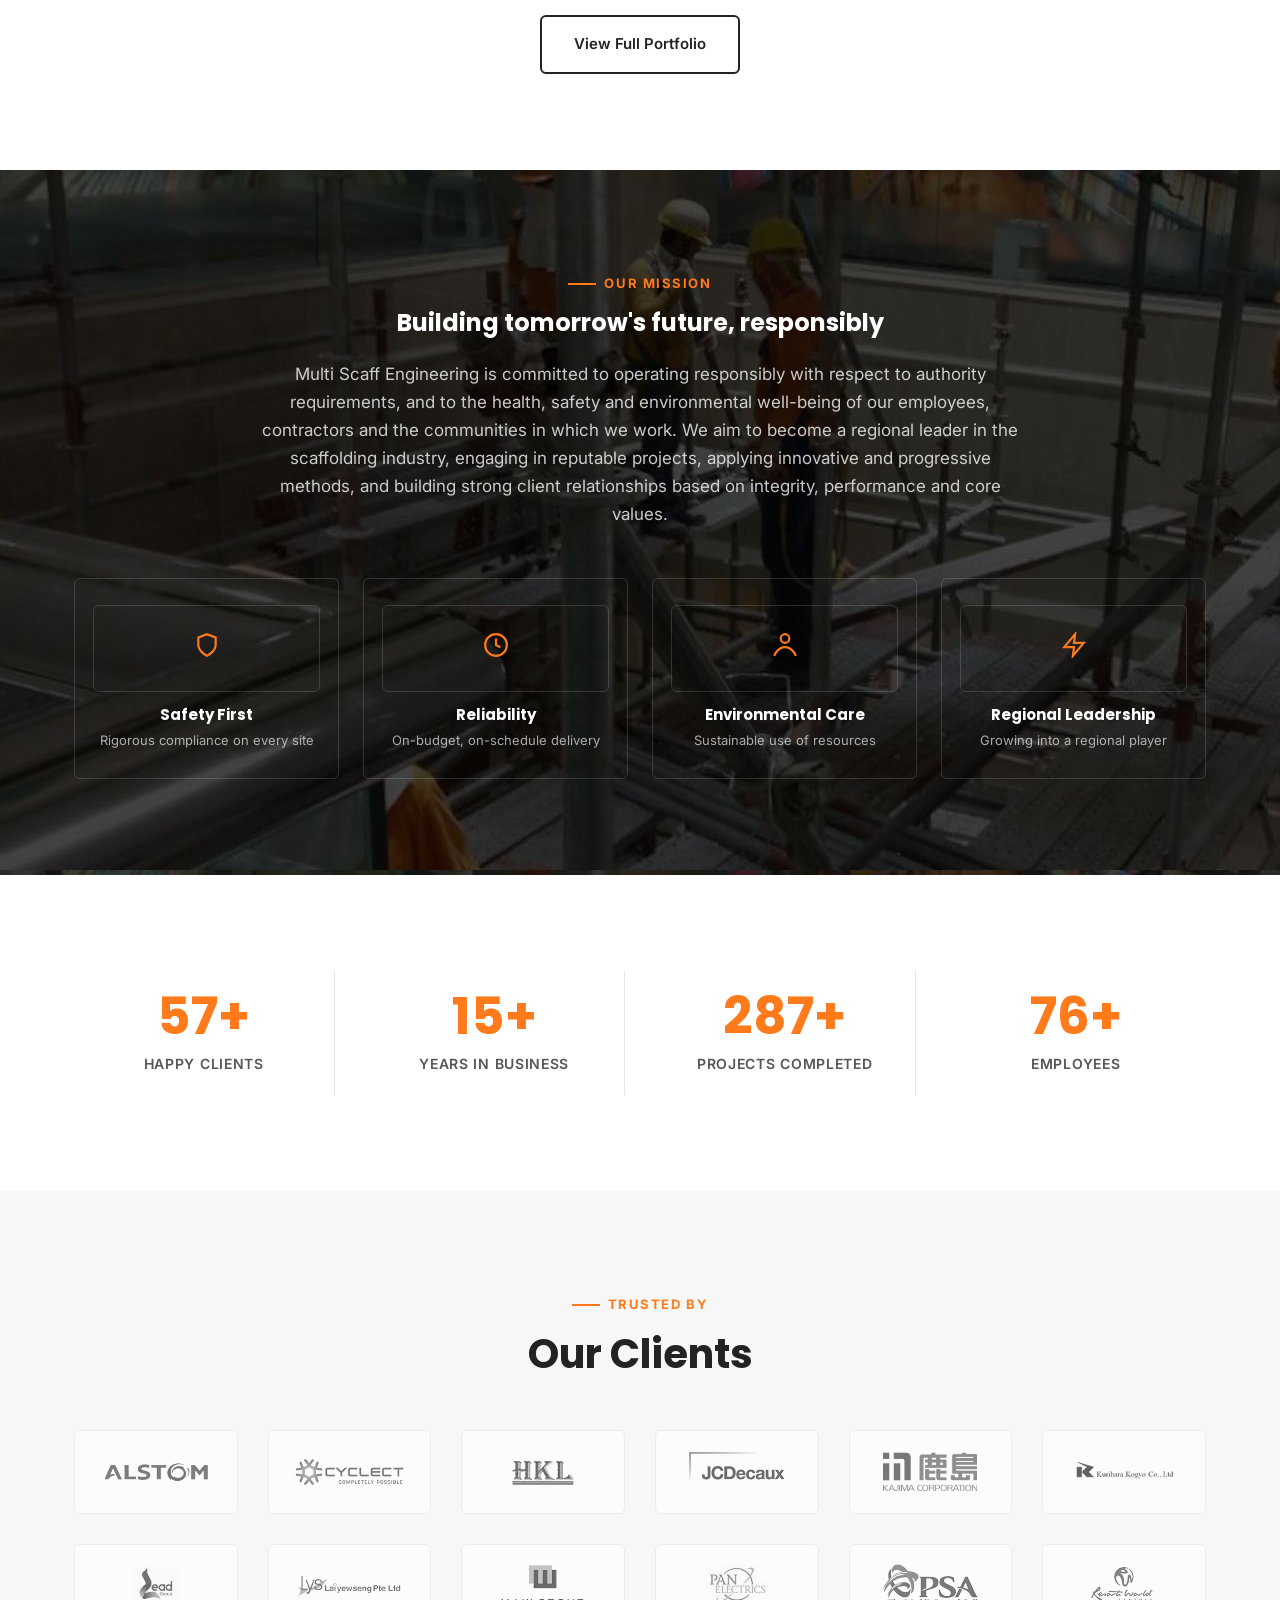
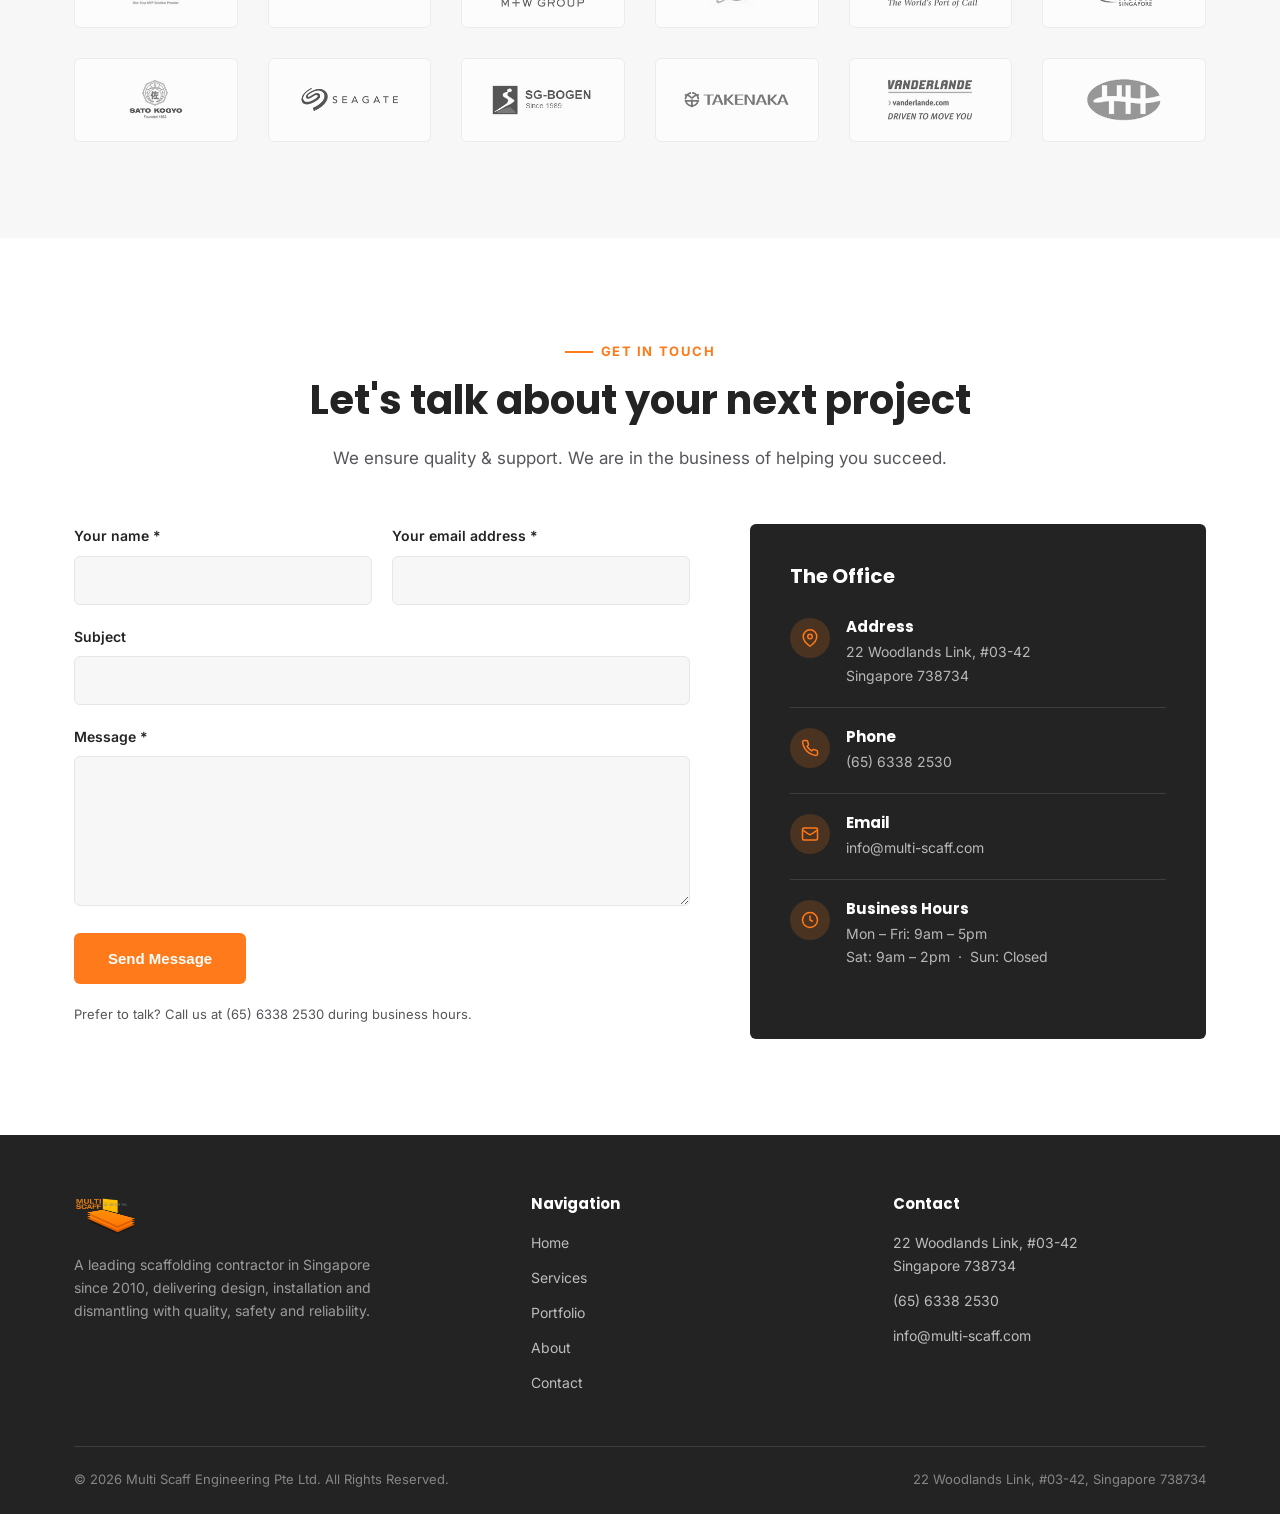
==== commit f83388eb: "Fix bizSAFE badge proportions/transparency, cache-bust assets - Remove the opaque white background b" ====
--- a/index.html
+++ b/index.html
@@ -25,7 +25,7 @@
 
 <link rel="preconnect" href="https://fonts.googleapis.com">
 <link href="https://fonts.googleapis.com/css2?family=Inter:wght@400;500;600;700&family=Poppins:wght@600;700&display=swap" rel="stylesheet">
-<link rel="stylesheet" href="/css/style.css">
+<link rel="stylesheet" href="/css/style.css?v=3">
 
 <!-- Structured data: LocalBusiness -->
 <script type="application/ld+json">
@@ -82,11 +82,11 @@
         <svg width="18" height="18" viewBox="0 0 24 24" fill="none" stroke="currentColor" stroke-width="2"><line x1="18" y1="6" x2="6" y2="18"/><line x1="6" y1="6" x2="18" y2="18"/></svg>
       </button>
       <ul>
-        <li><a href="/#home" class="active">Home</a></li>
-        <li><a href="/#about">About</a></li>
-        <li><a href="/#services">Services</a></li>
+        <li><a href="/" class="active">Home</a></li>
+        <li><a href="/about">About</a></li>
+        <li><a href="/services">Services</a></li>
         <li><a href="/portfolio/">Portfolio</a></li>
-        <li><a href="/#contact">Contact</a></li>
+        <li><a href="/contact">Contact</a></li>
       </ul>
     </nav>
     <div class="header-right">
@@ -109,11 +109,12 @@
     <p class="lead">Multi Scaff Engineering designs, installs and dismantles scaffold for Singapore's most demanding construction, infrastructure and heritage projects, on budget and on schedule, every time.</p>
     <div class="hero-actions">
       <a href="/portfolio/" class="btn btn-primary">View Our Projects</a>
-      <a href="#contact" class="btn btn-outline">Get a Quote</a>
+      <a href="/contact" class="btn btn-outline">Get a Quote</a>
     </div>
     <div class="hero-stats">
       <div><div class="num">16+</div><div class="lbl">Years in Business</div></div>
       <div><div class="num">300+</div><div class="lbl">Projects Delivered</div></div>
+      <div class="hero-badge"><img src="/assets/bizsafe-star.png" alt="bizSAFE STAR certified"></div>
     </div>
   </div>
   <div class="scroll-cue"><span>Scroll</span><span class="line"></span></div>
@@ -325,11 +326,11 @@
       <div class="footer-col">
         <h4>Navigation</h4>
         <ul>
-          <li><a href="/#home">Home</a></li>
-          <li><a href="/#services">Services</a></li>
+          <li><a href="/">Home</a></li>
+          <li><a href="/services">Services</a></li>
           <li><a href="/portfolio/">Portfolio</a></li>
-          <li><a href="/#about">About</a></li>
-          <li><a href="/#contact">Contact</a></li>
+          <li><a href="/about">About</a></li>
+          <li><a href="/contact">Contact</a></li>
         </ul>
       </div>
       <div class="footer-col">
@@ -380,8 +381,8 @@
   <div class="gallery-modal-grid"></div>
 </div>
 
-<script src="/js/projects.js"></script>
-<script src="/js/main.js"></script>
+<script src="/js/projects.js?v=3"></script>
+<script src="/js/main.js?v=3"></script>
 <script>
   document.getElementById('clients-strip').innerHTML =
     Array.from({length: 18}, (_, i) => i + 1)
--- a/css/style.css
+++ b/css/style.css
@@ -231,9 +231,14 @@
   margin-bottom: 38px;
 }
 .hero-actions { display: flex; gap: 18px; flex-wrap: wrap; margin-bottom: 60px; }
-.hero-stats { display: flex; gap: 48px; flex-wrap: wrap; border-top: 1px solid rgba(255,255,255,.2); padding-top: 30px; max-width: 640px; }
+.hero-stats { display: flex; gap: 48px; flex-wrap: wrap; align-items: center; border-top: 1px solid rgba(255,255,255,.2); padding-top: 30px; max-width: 640px; }
 .hero-stats .num { font-family: var(--font-head); font-size: 30px; font-weight: 700; color: var(--white); }
 .hero-stats .lbl { font-size: 13px; color: rgba(255,255,255,.7); text-transform: uppercase; letter-spacing: .06em; }
+.hero-badge { display: flex; align-items: center; }
+.hero-badge img { height: 46px; width: auto; display: block; }
+@media (max-width: 700px) {
+  .hero-badge img { height: 38px; }
+}
 .scroll-cue {
   position: absolute; bottom: 28px; left: 50%; transform: translateX(-50%);
   z-index: 2; color: rgba(255,255,255,.75); font-size: 12px; text-align: center;
